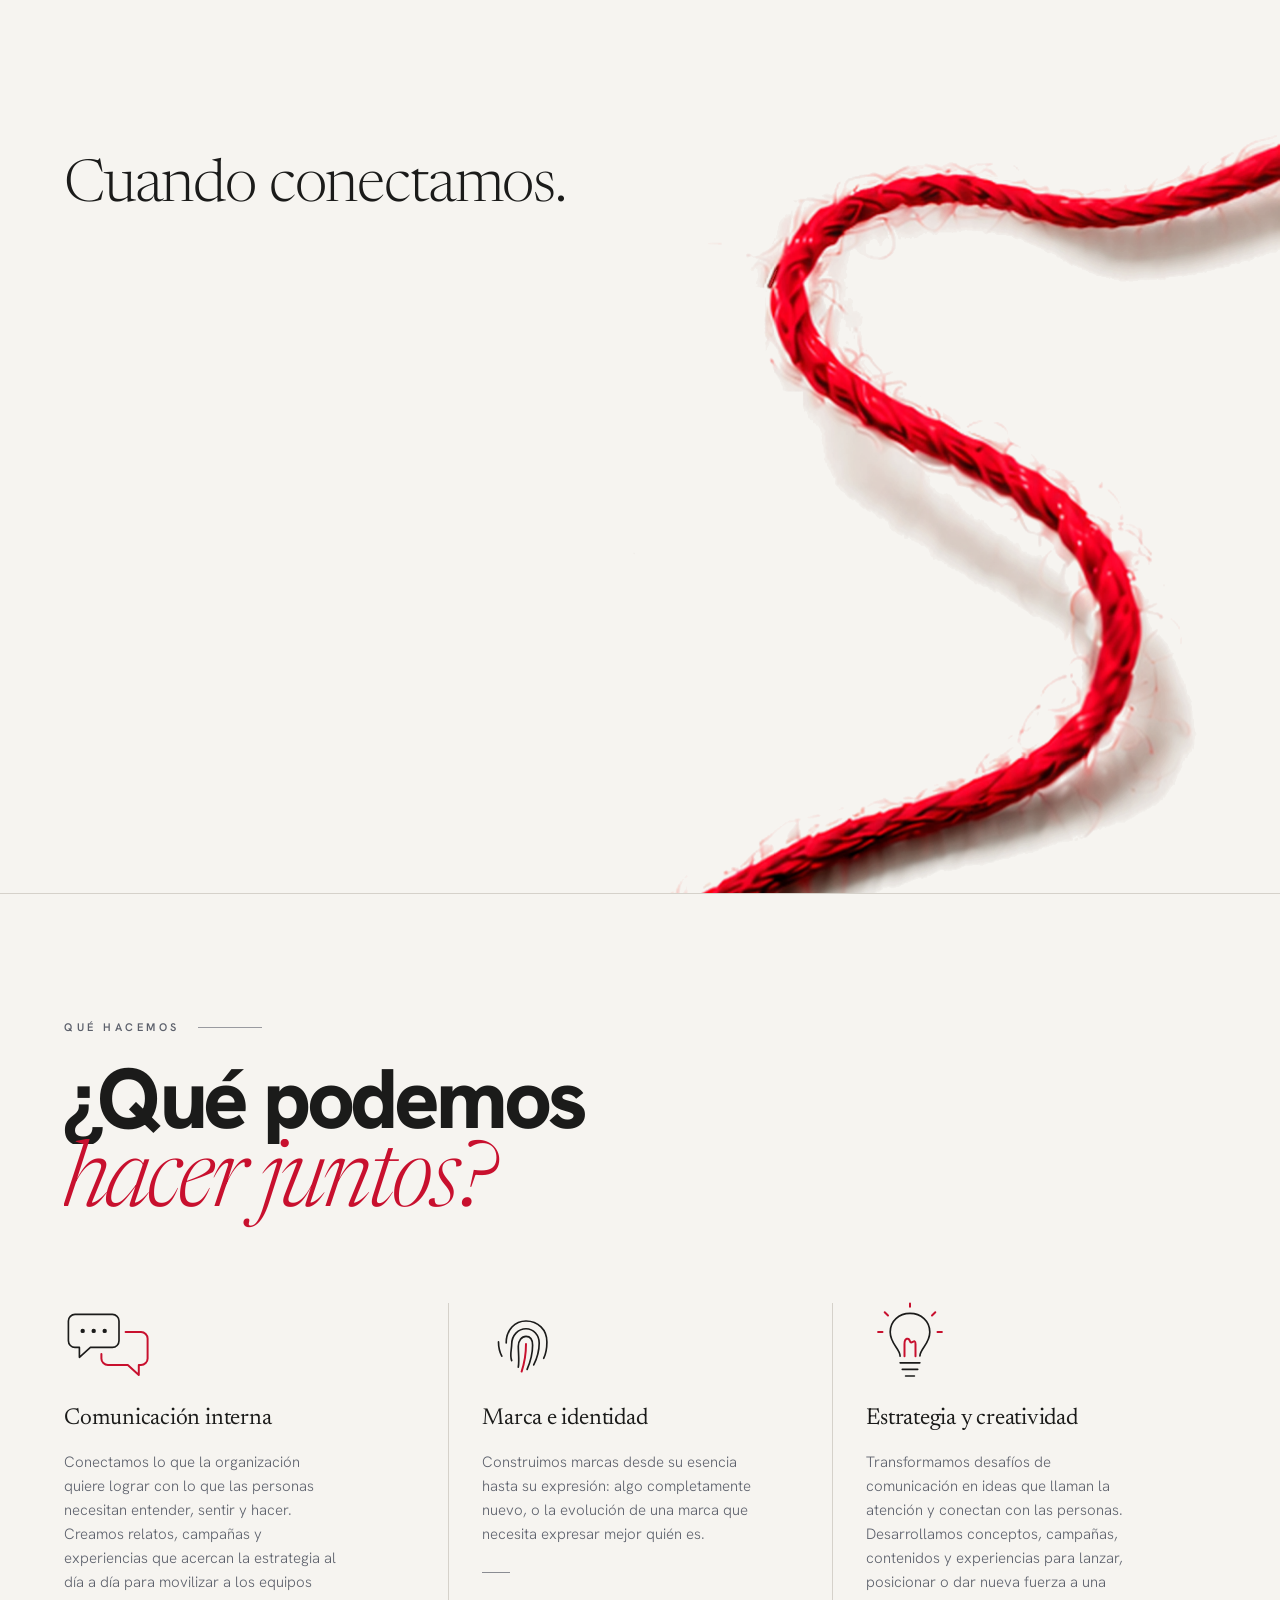
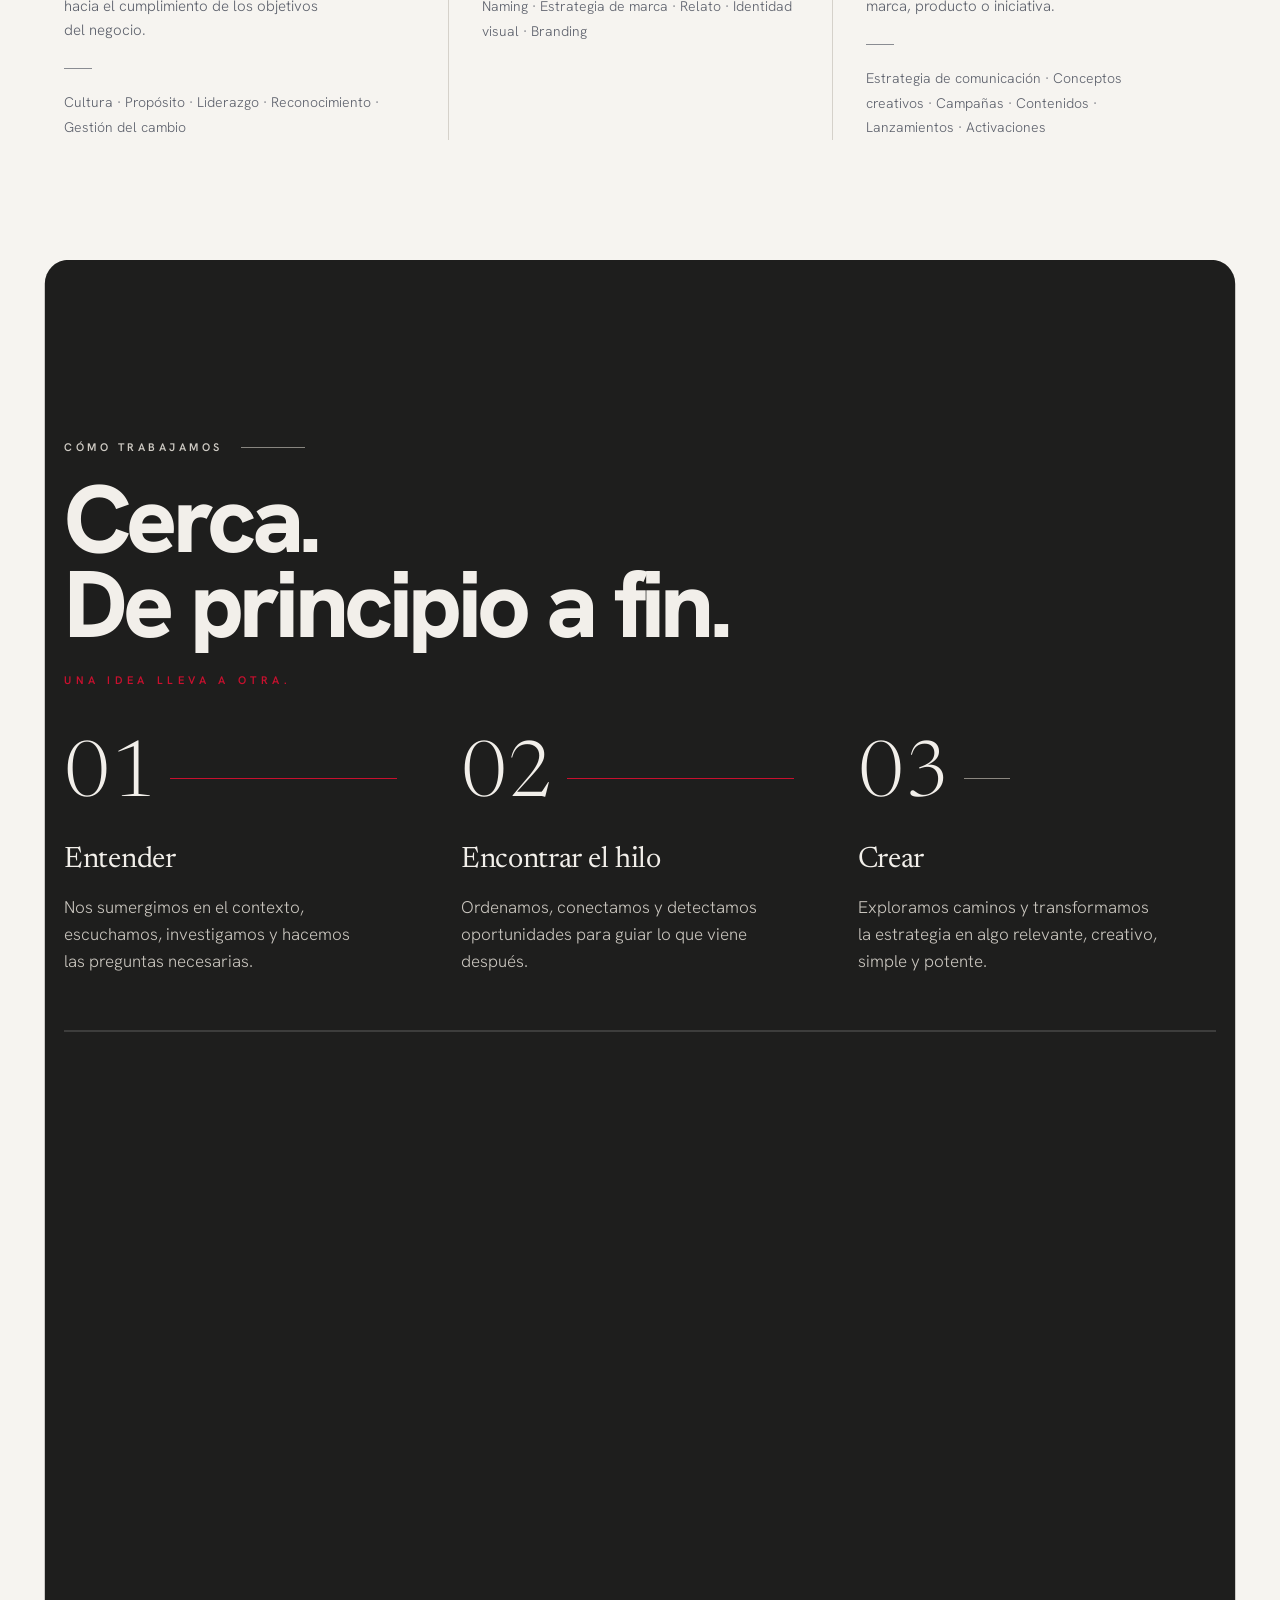
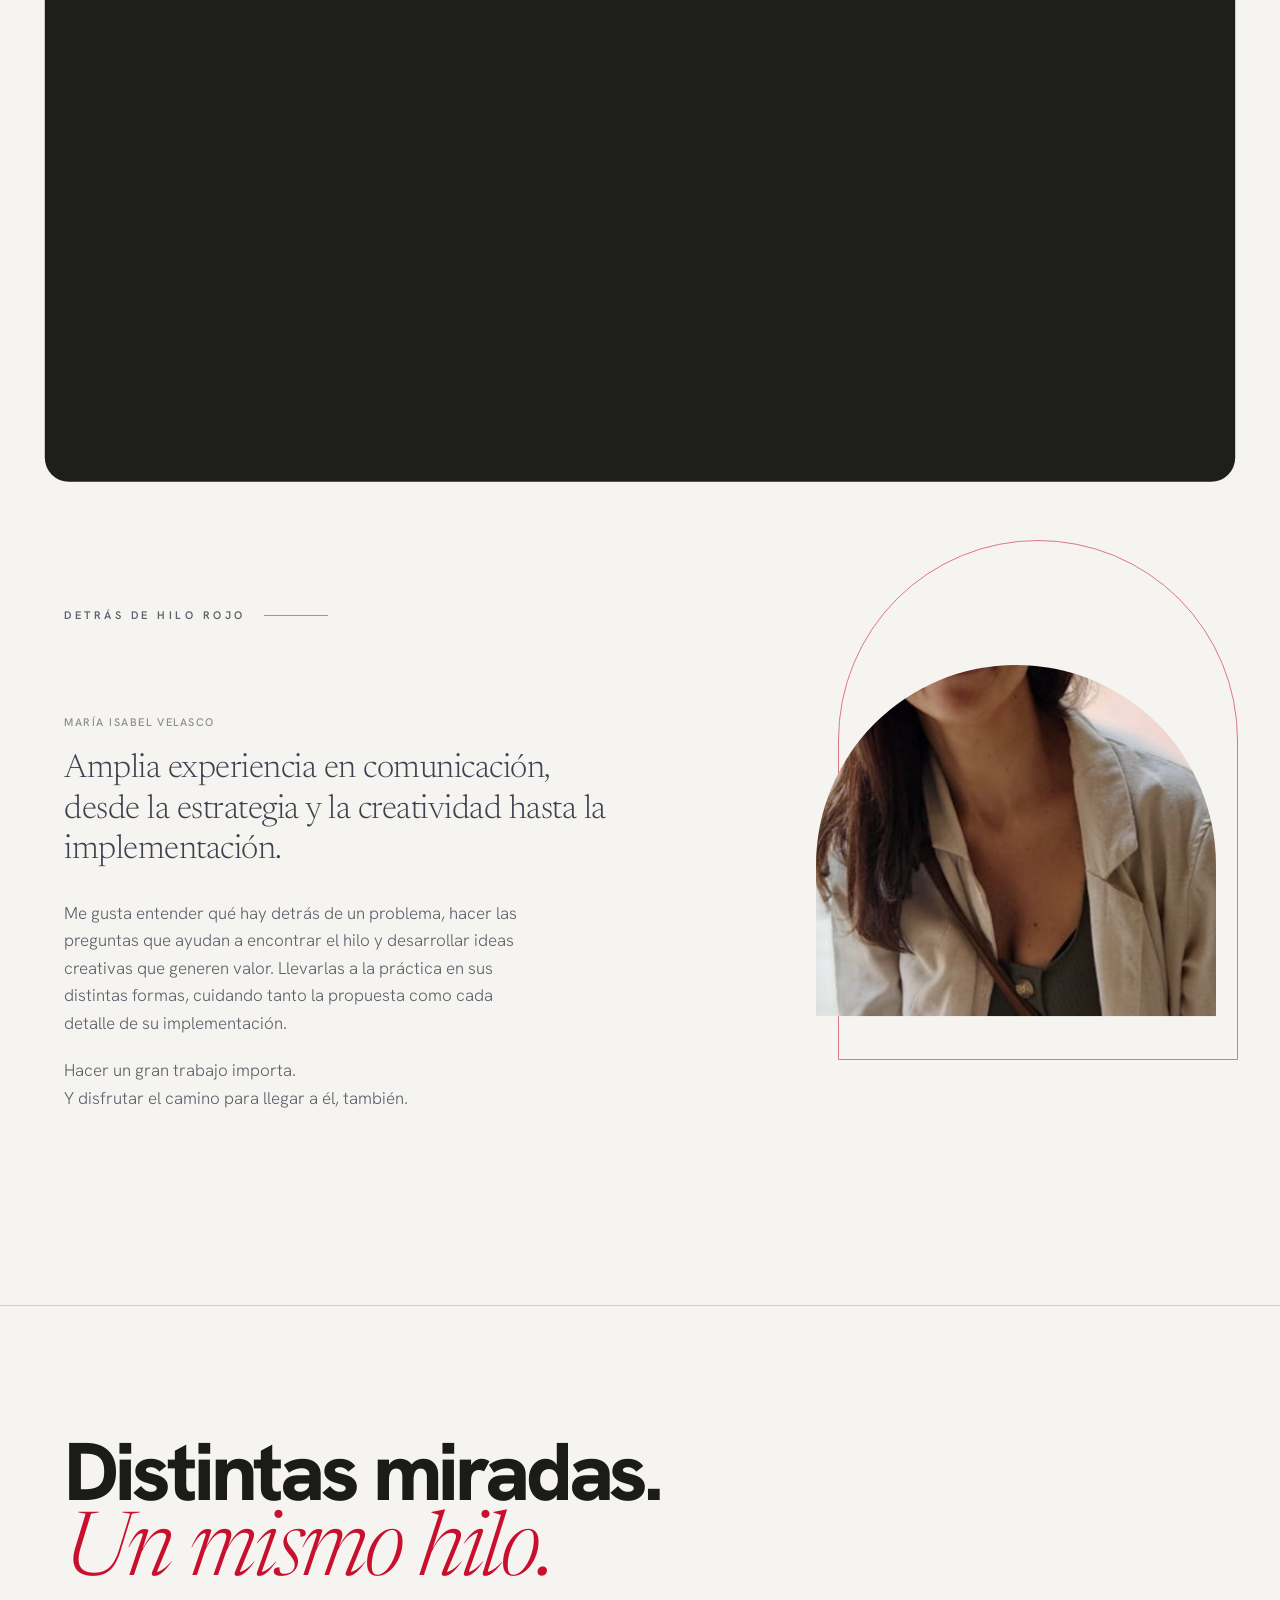
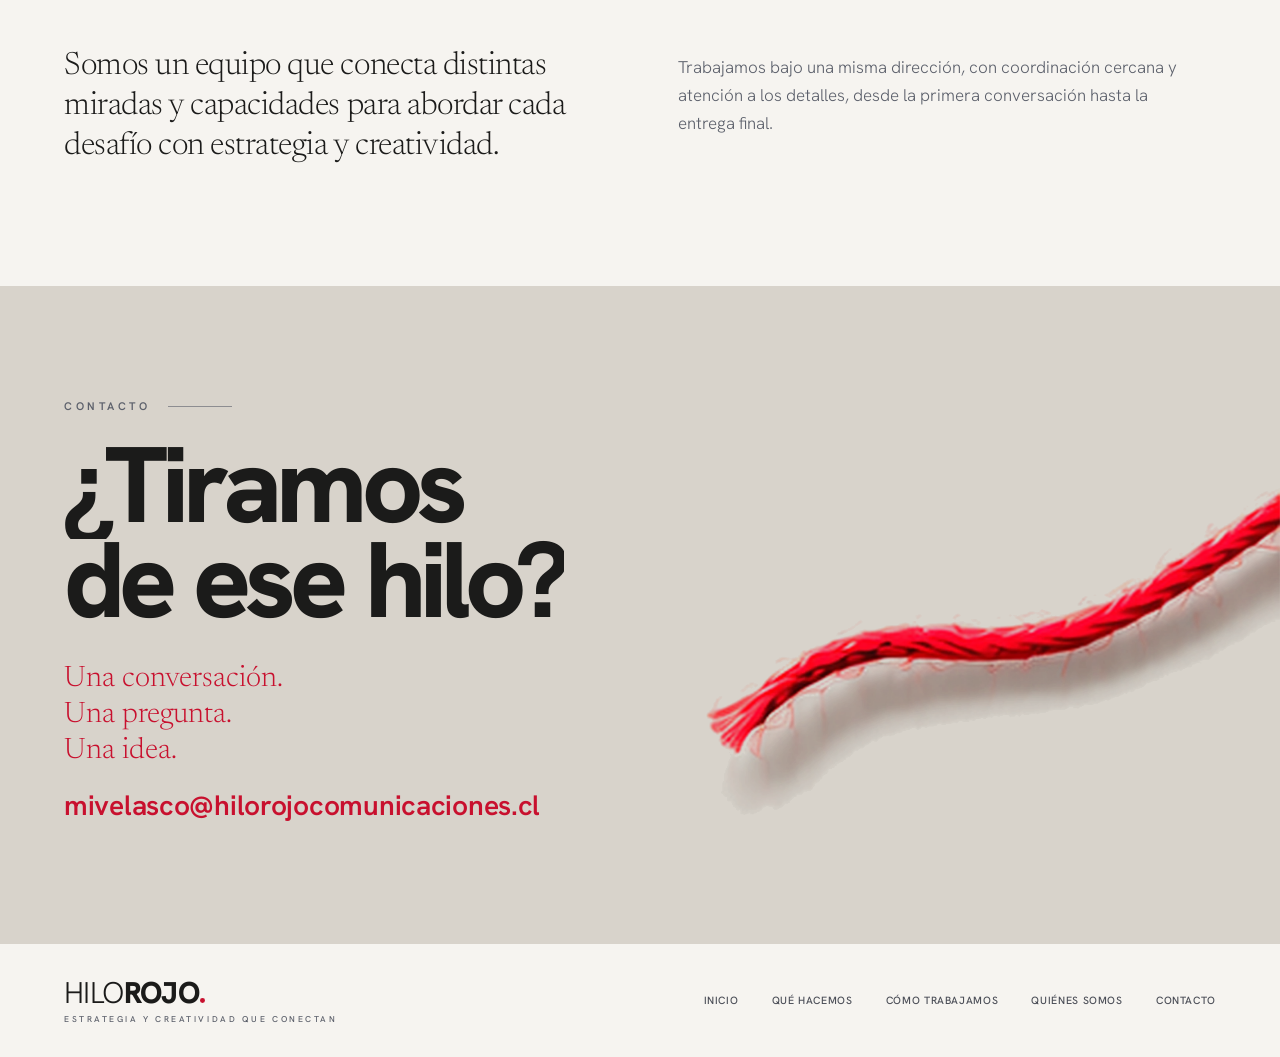
==== index.html @ f0d68179 "Publicar sitio web Hilo Rojo (Propuesta 1) Co-Authored-By: Claude Opus 5.5 <noreply@anthropic.com> C" ====
<!doctype html>
<html lang="es">
<head>
<meta charset="utf-8">
<meta name="viewport" content="width=device-width, initial-scale=1">
<title>Hilo Rojo · Estrategia y creatividad que conectan</title>
<meta name="description" content="Hilo Rojo · Estrategia y creatividad que conectan. Comunicación interna, marca e identidad, estrategia y creatividad.">
<meta property="og:title" content="Hilo Rojo">
<meta property="og:description" content="Hilo Rojo · Estrategia y creatividad que conectan. Comunicación interna, marca e identidad, estrategia y creatividad.">
<meta property="og:type" content="website">
<meta property="og:image" content="img/hilo-inicio.webp">
<meta name="theme-color" content="#F6F4F0">
<link rel="icon" href="img/favicon.svg" type="image/svg+xml">
<link rel="preconnect" href="https://fonts.googleapis.com">
<link rel="preconnect" href="https://fonts.gstatic.com" crossorigin>
<link rel="stylesheet" href="https://fonts.googleapis.com/css2?family=Hanken+Grotesk:wght@300;400;500;600;800;900&amp;family=Newsreader:ital,opsz,wght@0,6..72,300;0,6..72,400;1,6..72,300;1,6..72,400&amp;display=swap">
<link rel="stylesheet" href="css/estilos.css">
</head>
<body>
<div class="hr">

<span id="inicio" class="anc" aria-hidden="true"></span>
<div class="bar">
<header class="wrap top h-tail" data-rv="" data-intro="">
  <a class="logo fd" href="#inicio" data-replay="" aria-label="Hilo Rojo">
    <span class="logo-w">HILO<b>ROJO</b><i>.</i></span>
    <span class="logo-t">Estrategia y creatividad que conectan</span>
  </a>
  <button class="menu-btn fd" type="button" aria-label="Abrir menú" aria-expanded="false"><span class="menu-lbl">Menú</span><span class="menu-ic" aria-hidden="true"></span></button>
  <nav class="nav fd" style="--d: .1s" aria-label="Principal">
    <a class="u cur" href="#inicio">Inicio</a>
    <a class="u" href="#que-hacemos">Qué hacemos</a>
    <a class="u" href="#como-trabajamos">Cómo trabajamos</a>
    <a class="u" href="#quienes-somos">Quiénes somos</a>
    <a class="u" href="#contacto">Contacto</a>
    <a class="btn" data-mag="" href="#contacto">Hablemos <span class="arr" aria-hidden="true"><svg viewBox="0 0 12 12" fill="none" stroke="currentColor" stroke-width="1.4"><path d="M3 9L9 3M4 3h5v5"></path></svg><svg viewBox="0 0 12 12" fill="none" stroke="currentColor" stroke-width="1.4"><path d="M3 9L9 3M4 3h5v5"></path></svg></span></a>
  </nav>
</header>
</div>

<section class="hero">
  <div class="thr-hero" data-rv="" data-intro="" aria-hidden="true">
    <div class="thr-par"><div class="thr-mask"><img class="thr-img" src="img/hilo-inicio.webp" alt=""></div></div>
  </div>
  <div class="wrap">
    <h1 style="margin: 0">
      <span class="h-pre" data-rv="" data-intro=""><span class="ln"><span>Cuando conectamos.</span></span></span>
      <span class="h-main" data-rv="" data-intro="" style="display: block">
        <span class="ln" style="--d: 0s"><span>Las cosas</span></span>
        <span class="ln" style="--d: .14s"><span>empiezan</span></span>
        <span class="ln" style="--d: .62s"><span class="red">a pasar.</span></span>
      </span>
    </h1>
    <div class="h-tag h-tail2" data-rv="" data-intro=""><span class="fd" style="display: block">Estrategia y creatividad que conectan</span></div>
  </div>
</section>

<span id="que-hacemos" class="anc" aria-hidden="true"></span>
<section class="wrap sec">
  <div data-rv="">
    <div class="kick fd">Qué hacemos</div>
    <h2 class="s-h">
      <span class="ln" style="--d: .1s"><span>¿Qué podemos</span></span>
      <span class="ln" style="--d: .24s"><span><em>hacer juntos?</em></span></span>
    </h2>
  </div>
  <div class="cols" data-rv="">
    <article class="col fd" style="--d: 0s">
      <svg class="ic" viewBox="0 0 80 72" aria-hidden="true"><path class="o" pathLength="1" d="M10 10 H44 C47.3 10 50 12.7 50 16 V34 C50 37.3 47.3 40 44 40 H24 L14 49 V40 H10 C6.7 40 4 37.3 4 34 V16 C4 12.7 6.7 10 10 10 Z"></path><circle class="f" cx="17" cy="25" r="2"></circle><circle class="f" cx="27" cy="25" r="2"></circle><circle class="f" cx="37" cy="25" r="2"></circle><path class="t" pathLength="1" d="M56 26 H70 C73.3 26 76 28.7 76 32 V50 C76 53.3 73.3 56 70 56 H68 V65 L58 56 H40 C36.7 56 34 53.3 34 50 V46"></path></svg>
      <h3>Comunicación interna</h3>
      <p>Conectamos lo que la organización quiere lograr con lo que las personas necesitan entender, sentir y hacer. Creamos relatos, campañas y experiencias que acercan la estrategia al día a día para movilizar a los equipos hacia el cumplimiento de los objetivos del negocio.</p>
      <div class="tags">Cultura · Propósito · Liderazgo · Reconocimiento · Gestión del cambio</div>
    </article>
    <article class="col fd" style="--d: .14s">
      <svg class="ic" viewBox="0 0 80 72" aria-hidden="true"><path class="o" pathLength="1" d="M22 36 C22 24 30 16 40 16 C51 16 59 24 59 35 C59 41 58 46 56 50"></path><path class="o" pathLength="1" d="M27 52 C25 47 27 42 27 37 C27 29 33 23 40 23 C47 23 52 29 52 36 C52 43 50 50 47 56"></path><path class="o" pathLength="1" d="M33 58 C34 52 33 45 33 39 C33 34 36 30 40 30 C44 30 46 33 46 38 C46 46 44 53 41 60"></path><path class="o" pathLength="1" d="M18 48 C16 44 15 40 15 35"></path><path class="t" pathLength="1" d="M40 37 C40 46 39 53 36 62"></path></svg>
      <h3>Marca e identidad</h3>
      <p>Construimos marcas desde su esencia hasta su expresión: algo completamente nuevo, o la evolución de una marca que necesita expresar mejor quién es.</p>
      <div class="tags">Naming · Estrategia de marca · Relato · Identidad visual · Branding</div>
    </article>
    <article class="col fd" style="--d: .28s">
      <svg class="ic" viewBox="0 0 80 72" aria-hidden="true"><path class="o" pathLength="1" d="M31 48 C31 41 22 37 22 26 C22 16 30 9 40 9 C50 9 58 16 58 26 C58 37 49 41 49 48"></path><path class="o" pathLength="1" d="M31 54 H49 M33 60 H47 M36 66 H44"></path><path class="t" pathLength="1" d="M35 48 V37 C35 31 39 31 40 34.5 C41 38 45 31 45 37 V48"></path><path class="t" pathLength="1" d="M11 26 H15 M65 26 H69 M17 8 L20 11 M63 8 L60 11 M40 0 V3"></path></svg>
      <h3>Estrategia y creatividad</h3>
      <p>Transformamos desafíos de comunicación en ideas que llaman la atención y conectan con las personas. Desarrollamos conceptos, campañas, contenidos y experiencias para lanzar, posicionar o dar nueva fuerza a una marca, producto o iniciativa.</p>
      <div class="tags">Estrategia de comunicación · Conceptos creativos · Campañas · Contenidos · Lanzamientos · Activaciones</div>
    </article>
  </div>
</section>

<span id="como-trabajamos" class="anc" aria-hidden="true"></span>
<section class="work">
 <div class="pin"><div class="stick">
  <div class="wrap sec">
    <div data-rv="">
      <div class="kick fd">Cómo trabajamos</div>
      <h2 class="w-h">
        <span class="ln" style="--d: .1s"><span>Cerca.</span></span>
        <span class="ln" style="--d: .5s"><span>De principio a fin.</span></span>
      </h2>
      <div class="w-sub fd" style="--d: .9s">Una idea lleva a otra.</div>
    </div>
    <div class="steps" data-rv="">
      <div class="step fd" style="--d: 0s"><div class="st-n">01 <span class="st-rule"></span></div><h4>Entender</h4><p>Nos sumergimos en el contexto, escuchamos, investigamos y hacemos las preguntas necesarias.</p></div>
      <div class="step fd" style="--d: .1s"><div class="st-n">02 <span class="st-rule"></span></div><h4>Encontrar el hilo</h4><p>Ordenamos, conectamos y detectamos oportunidades para guiar lo que viene después.</p></div>
      <div class="step fd" style="--d: .2s"><div class="st-n">03 <span class="st-rule"></span></div><h4>Crear</h4><p>Exploramos caminos y transformamos la estrategia en algo relevante, creativo, simple y potente.</p></div>
      <div class="step fd" style="--d: .3s"><div class="st-n">04 <span class="st-rule"></span></div><h4>Hacer</h4><p>Diseñamos, escribimos, producimos y coordinamos para hacer realidad lo que imaginamos.</p></div>
      <div class="step fd" style="--d: .4s"><div class="st-n">05 <span class="st-rule"></span></div><h4>Acompañar</h4><p>Seguimos cerca durante la implementación, hasta que la idea se traduzca en impacto.</p></div>
    </div>
    <div class="prog" aria-hidden="true"><span></span></div>
  </div>
 </div></div>
</section>

<span id="quienes-somos" class="anc" aria-hidden="true"></span>
<section class="wrap sec">
  <div class="kick">Detrás de Hilo Rojo</div>
  <div class="about">
    <div data-rv="">
      <p class="name fd">María Isabel Velasco</p>
      <p class="ab-lead">
        <span class="ln" style="--d: .08s"><span>Amplia experiencia en comunicación,</span></span>
        <span class="ln" style="--d: .2s"><span>desde la estrategia y la creatividad hasta la implementación.</span></span>
      </p>
      <p class="ab-p fd" style="--d: .45s">Me gusta entender qué hay detrás de un problema, hacer las preguntas que ayudan a encontrar el hilo y desarrollar ideas creativas que generen valor. Llevarlas a la práctica en sus distintas formas, cuidando tanto la propuesta como cada detalle de su implementación.</p>
      <p class="ab-p fd" style="--d: .6s">Hacer un gran trabajo importa.<br>Y disfrutar el camino para llegar a él, también.</p>
    </div>
    <figure class="photo" data-rv="" style="margin: 0">
      <div class="ph-in"><img src="img/maria-isabel-velasco.jpg" alt="María Isabel Velasco"></div>
    </figure>
  </div>
</section>

<section class="red-sec">
  <div class="wrap sec red-g">
    <h2 class="red-h" data-rv="">
      <span class="ln" style="--d: 0s"><span>Distintas miradas.</span></span>
      <span class="ln" style="--d: .18s"><span><em>Un mismo hilo.</em></span></span>
    </h2>
    <div class="red-txt" data-rv="">
      <p class="team-st" data-words=""><span class="w">Somos</span> <span class="w">un</span> <span class="w">equipo</span> <span class="w">que</span> <span class="w">conecta</span> <span class="w">distintas</span> <span class="w">miradas</span> <span class="w">y</span> <span class="w">capacidades</span> <span class="w">para</span> <span class="w">abordar</span> <span class="w">cada</span> <span class="w">desafío</span> <span class="w">con</span> <span class="w">estrategia</span> <span class="w">y</span> <span class="w">creatividad.</span></p>
      <p class="red-p fd" style="--d: .3s;margin-top:.5em">Trabajamos bajo una misma dirección, con coordinación cercana y atención a los detalles, desde la primera conversación hasta la entrega final.</p>
    </div>
  </div>
</section>

<span id="contacto" class="anc" aria-hidden="true"></span>
<section class="contact">
  <div class="thr-close" data-rv="">
    <div class="thr-reach" style="--d: 1.5s">
      <a class="tug" href="mailto:mivelasco@hilorojocomunicaciones.cl" aria-label="Tirar del hilo: escribir a mivelasco@hilorojocomunicaciones.cl" draggable="false"><img src="img/hilo-contacto.webp" alt="" draggable="false"></a>
    </div>
  </div>
  <div class="wrap c-pad">
    <div data-rv="">
      <div class="kick fd">Contacto</div>
      <h2 class="c-title">
        <span class="ln" style="--d: .1s"><span>¿Tiramos</span></span>
        <span class="ln" style="--d: .26s"><span>de ese hilo?</span></span>
      </h2>
      <div class="c-lines">
        <span class="ln" style="--d: .75s"><span>Una conversación.</span></span>
        <span class="ln" style="--d: .95s"><span>Una pregunta.</span></span>
        <span class="ln" style="--d: 1.15s"><span>Una idea.</span></span>
      </div>
      <a class="c-mail u fd" data-mag="" style="--d: 1.4s" href="mailto:mivelasco@hilorojocomunicaciones.cl">mivelasco@hilorojocomunicaciones.cl</a>
    </div>
  </div>
</section>

<footer class="wrap foot">
  <a class="logo" href="#inicio" data-replay="" aria-label="Hilo Rojo">
    <span class="logo-w">HILO<b>ROJO</b><i>.</i></span>
    <span class="logo-t">Estrategia y creatividad que conectan</span>
  </a>
  <nav class="nav" aria-label="Pie de página">
    <a class="u" href="#inicio">Inicio</a>
    <a class="u" href="#que-hacemos">Qué hacemos</a>
    <a class="u" href="#como-trabajamos">Cómo trabajamos</a>
    <a class="u" href="#quienes-somos">Quiénes somos</a>
    <a class="u" href="#contacto">Contacto</a>
  </nav>
</footer>
<div class="cx" aria-hidden="true"><span></span></div>
</div>
<script src="js/sitio.js"></script>
</body>
</html>
---- css/estilos.css ----
body{margin:0;background:#F6F4F0}
.hr{--bg:#F6F4F0;--ink:#1B1B1A;--gray:#5C606B;--mute:#8A8C92;--line:#D5D1CA;--red:#C8102E;--redd:#A10C24;--sand:#D8D3CB;--night:#1E1E1D;
  --ease:cubic-bezier(.19,.8,.22,1);--sans:'Hanken Grotesk',ui-sans-serif,sans-serif;--serif:'Newsreader',Georgia,serif;
  background:var(--bg);color:var(--ink);font-family:var(--sans);font-weight:300;-webkit-font-smoothing:antialiased;overflow-x:clip}
.hr *{box-sizing:border-box}
.hr a{color:inherit;text-decoration:none}
.wrap{max-width:1360px;margin:0 auto;padding:0 clamp(20px,5vw,72px)}
.kick{font:600 11px/1 var(--sans);letter-spacing:.32em;text-transform:uppercase;color:var(--gray);display:flex;align-items:center;gap:18px}
.kick::after{content:"";width:64px;height:1px;background:currentColor;opacity:.6}

/* ---------- reveal system ---------- */
.ln{display:block;overflow:hidden;padding-bottom:.06em;margin-bottom:-.06em}
.ln>span{display:block}
.armed [data-rv]:not(.in) .ln>span{transform:translate3d(0,112%,0)}
.armed [data-rv]:not(.in) .fd{opacity:0;transform:translate3d(0,16px,0)}
.go .ln>span{transition:transform 1.15s var(--ease) var(--d,0s)}
.go .fd{transition:opacity .9s ease var(--d,0s),transform 1.2s var(--ease) var(--d,0s)}

/* ---------- header ---------- */
.anc{display:block;height:0;width:0;overflow:hidden;scroll-margin-top:76px}
.bar{position:sticky;top:0;z-index:40;transition:background-color .5s ease,box-shadow .5s ease,-webkit-backdrop-filter .5s,backdrop-filter .5s}
.bar.sc{background:rgba(246,244,240,.84);-webkit-backdrop-filter:blur(14px) saturate(1.2);backdrop-filter:blur(14px) saturate(1.2);box-shadow:0 1px 0 rgba(27,27,26,.08)}
.top{display:flex;align-items:center;justify-content:space-between;gap:24px;flex-wrap:wrap;padding-top:26px;padding-bottom:22px;position:relative;transition:padding .5s var(--ease)}
.bar.sc .top{padding-top:14px;padding-bottom:12px}
.bar .logo-t{transition:opacity .4s ease,max-height .5s var(--ease);max-height:12px;overflow:hidden}
.bar.sc .logo-t{opacity:0;max-height:0}
.bar .logo{transition:gap .5s var(--ease)}
.bar.sc .logo{gap:0}
.logo{display:inline-flex;flex-direction:column;gap:7px}
.logo-w{font:300 30px/1 var(--sans);letter-spacing:-.02em}
.logo-w b{font-weight:800}
.logo-w i{display:inline-block;position:relative;top:.008em;width:.166em;height:.166em;margin:0 .037em;border-radius:50%;background:var(--red);color:transparent;overflow:hidden;font-style:normal}
.logo-t{font:500 8.5px/1 var(--sans);letter-spacing:.3em;text-transform:uppercase;color:var(--gray)}
.nav{display:flex;align-items:center;gap:clamp(16px,2.6vw,40px);flex-wrap:wrap}
.nav a.u{font:500 10.5px/1 var(--sans);letter-spacing:.06em;text-transform:uppercase;color:#4B4E57;padding:8px 0}
.nav a.cur{color:var(--red)}
.u{background-image:linear-gradient(var(--red),var(--red));background-repeat:no-repeat;background-size:0% 1px;background-position:100% 100%;transition:background-size .55s var(--ease),color .3s}
.u:hover,.u:focus-visible{background-size:100% 1px;background-position:0 100%;color:var(--ink)}
.nav a.cur{background-size:100% 1px}
.btn{display:inline-flex;align-items:center;gap:12px;background:var(--red);color:#fff!important;font:500 14px/1 var(--sans);padding:15px 22px;min-height:46px;transition:background .4s ease}
.btn:hover,.btn:focus-visible{background:var(--redd)}
.arr{position:relative;width:12px;height:12px;overflow:hidden;display:inline-block}
.arr svg{position:absolute;inset:0;transition:transform .5s var(--ease)}
.arr svg+svg{transform:translate(-120%,120%)}
.btn:hover .arr svg:first-child,.btn:focus-visible .arr svg:first-child{transform:translate(120%,-120%)}
.btn:hover .arr svg+svg,.btn:focus-visible .arr svg+svg{transform:translate(0,0)}

/* ---------- hero ---------- */
.hero{position:relative;min-height:clamp(620px,calc(100vh - 100px),900px);border-bottom:1px solid var(--line);overflow:hidden}
.hero .wrap{position:relative;z-index:2;padding-top:clamp(40px,7vh,80px);padding-bottom:64px}
.h-pre{display:block;font:300 clamp(34px,4.6vw,68px)/1.05 var(--serif);letter-spacing:-.02em;margin:0 0 6px}
.h-main{font:800 clamp(58px,9.4vw,150px)/.88 var(--sans);letter-spacing:-.055em;margin:0}
.h-main .red{color:var(--red)}
.h-tag{margin-top:clamp(28px,4vw,46px);font:600 11px/1 var(--sans);letter-spacing:.42em;text-transform:uppercase;color:var(--gray)}
.thr-hero{position:absolute;right:0;bottom:-2%;height:99%;aspect-ratio:1059/1257;z-index:1;pointer-events:none}
.thr-par{width:100%;height:100%;transform:translate3d(calc(var(--mx,0)*-16px),calc(var(--my,0)*-12px + var(--sp,0)*-90px),0) rotate(calc(var(--sp,0)*-3deg));transform-origin:100% 0;transition:transform 1s cubic-bezier(.2,.7,.2,1)}
.thr-mask{width:100%;height:100%;-webkit-mask-image:linear-gradient(180deg,#000 42%,transparent 58%);mask-image:linear-gradient(180deg,#000 42%,transparent 58%);-webkit-mask-size:100% 260%;mask-size:100% 260%;-webkit-mask-repeat:no-repeat;mask-repeat:no-repeat;-webkit-mask-position:0 0;mask-position:0 0;transform-origin:100% 0}
.armed .thr-hero:not(.in) .thr-mask{-webkit-mask-position:0 100%;mask-position:0 100%;transform:translate3d(28px,-22px,0) rotate(2deg)}
.go .thr-mask{transition:-webkit-mask-position 1.9s cubic-bezier(.62,.04,.3,1),mask-position 1.9s cubic-bezier(.62,.04,.3,1),transform 2.6s var(--ease)}
.thr-img{display:block;width:100%;height:100%;transform-origin:100% 0;animation:breathe 12s ease-in-out infinite;will-change:transform}
@keyframes breathe{0%,100%{transform:translate3d(0,0,0) rotate(0) skewX(0) scale(1)}33%{transform:translate3d(-8px,7px,0) rotate(-.9deg) skewX(.7deg) scale(1.012)}66%{transform:translate3d(5px,11px,0) rotate(.6deg) skewX(-.5deg) scale(1.006)}}

/* ---------- qué hacemos ---------- */
.sec{padding-top:clamp(72px,10vw,128px);padding-bottom:clamp(72px,10vw,120px)}
.s-h{font:800 clamp(46px,6.6vw,104px)/.92 var(--sans);letter-spacing:-.05em;margin:28px 0 0}
.s-h em{font:italic 300 1.08em/.9 var(--serif);letter-spacing:-.035em;color:var(--red)}
.cols{display:grid;grid-template-columns:repeat(3,minmax(0,1fr));margin-top:clamp(48px,6vw,80px)}
.col{padding:0 clamp(18px,2.6vw,40px);border-left:1px solid var(--line)}
.col:first-child{padding-left:0;border-left:0}
.ic{display:block;width:88px;height:80px;overflow:visible}
.ic .o,.ic .t{fill:none;stroke-linecap:round;stroke-linejoin:round;stroke-dasharray:1 1;stroke-dashoffset:0}
.ic .o{stroke:var(--ink);stroke-width:1.5}
.ic .t{stroke:var(--red);stroke-width:1.8}
.ic .f{fill:var(--ink)}
.armed .cols:not(.in) .ic .o,.armed .cols:not(.in) .ic .t{stroke-dashoffset:1}
.armed .cols:not(.in) .ic .f{opacity:0}
.go .ic .o{transition:stroke-dashoffset 1.6s cubic-bezier(.62,.04,.3,1) calc(var(--d,0s) + .2s)}
.go .ic .t{transition:stroke-dashoffset 1.4s cubic-bezier(.62,.04,.3,1) calc(var(--d,0s) + .9s)}
.go .ic .f{transition:opacity .6s ease calc(var(--d,0s) + 1.3s)}
.col:hover .ic .t{animation:redraw 1.3s cubic-bezier(.62,.04,.3,1)}
@keyframes redraw{0%{stroke-dashoffset:1}100%{stroke-dashoffset:0}}
.col h3{font:400 clamp(21px,1.8vw,26px)/1.2 var(--serif);margin:22px 0 18px;letter-spacing:-.01em}
.col p{font:300 15px/1.6 var(--sans);color:var(--gray);margin:0;max-width:34ch}
.tags{margin-top:26px;padding-top:22px;position:relative;font:300 14px/1.75 var(--sans);color:var(--gray)}
.tags::before{content:"";position:absolute;top:0;left:0;width:28px;height:1px;background:var(--mute)}

/* ---------- cómo trabajamos ---------- */
.work{background:var(--night);color:#F2EFEA;clip-path:inset(0 calc((1 - var(--open,1)) * 3.5vw) round calc((1 - var(--open,1)) * 24px))}
.work .kick{color:#CFCBC4}
.w-h{font:800 clamp(52px,7.4vw,118px)/.9 var(--sans);letter-spacing:-.05em;margin:24px 0 0}
.w-sub{margin-top:28px;font:600 11px/1 var(--sans);letter-spacing:.42em;color:var(--red);text-transform:uppercase}
.steps{display:grid;grid-template-columns:repeat(5,minmax(0,1fr));gap:clamp(18px,2vw,32px);margin-top:clamp(48px,6vw,76px)}
.step{transition:opacity .5s ease}
.st-n{display:flex;align-items:center;gap:14px;font:300 32px/1 var(--serif)}
.st-rule{height:1px;width:46px;background:#8B8780;transition:width .8s var(--ease),background .4s ease}
.step h4{font:400 21px/1.2 var(--serif);margin:18px 0 14px;letter-spacing:-.01em}
.step p{font:300 14.5px/1.6 var(--sans);color:#C9C5BE;margin:0}
.steps:hover .step{opacity:.32}
.steps .step:hover{opacity:1}
.steps .step:hover+.step{opacity:.72}
.step:hover .st-rule{width:calc(100% - 52px);background:var(--red)}

/* ---------- detrás ---------- */
.about{display:grid;grid-template-columns:minmax(0,1.5fr) minmax(0,1fr);gap:clamp(32px,6vw,96px);align-items:center;margin-top:44px}
.name{font:500 11px/1 var(--sans);letter-spacing:.14em;text-transform:uppercase;color:var(--mute);margin:0 0 22px}
.ab-lead{font:300 clamp(26px,2.6vw,36px)/1.22 var(--serif);color:#3E4250;letter-spacing:-.015em;margin:0 0 28px}
.ab-p{font:300 17px/1.62 var(--sans);color:var(--gray);margin:0 0 20px;max-width:46ch}
.photo{justify-self:end;width:min(100%,400px);position:relative;margin-top:-40px}
.photo::before{content:"";position:absolute;inset:0;border:1px solid var(--red);border-radius:999px 999px 0 0;transform:translate3d(22px,22px,0) translate3d(0,var(--ry,0px),0);opacity:.55;pointer-events:none}
.ph-in{aspect-ratio:4/5.2;overflow:hidden;border-radius:999px 999px 0 0;clip-path:inset(0 0 0 0);position:relative;z-index:1}
.armed .photo:not(.in) .ph-in{clip-path:inset(100% 0 0 0)}
.go .ph-in{transition:clip-path 1.5s cubic-bezier(.62,.04,.3,1) .1s}
.ph-in img{display:block;width:100%;height:116%;object-fit:cover;object-position:42% 18%;transform:translate3d(0,var(--py,-6%),0) scale(1.04);transition:filter 2.4s ease .6s}
.armed .photo:not(.in) .ph-in img{filter:grayscale(1) contrast(1.05)}
.photo:hover .ph-in img{filter:none}

/* ---------- red ---------- */
.red-sec{border-top:1px solid var(--line)}
.red-g{display:grid;grid-template-columns:minmax(0,1fr) minmax(0,1fr);column-gap:clamp(32px,6vw,96px);row-gap:clamp(36px,4vw,56px);align-items:start}
.red-g>.red-h{grid-column:1/-1}
.red-g>.red-txt{grid-column:1/-1;display:grid;grid-template-columns:minmax(0,1fr) minmax(0,1fr);column-gap:clamp(32px,6vw,96px);row-gap:24px;align-items:start}
@media (max-width:820px){.red-g>.red-txt{grid-template-columns:minmax(0,1fr)}}
.red-h{font:800 clamp(46px,6.4vw,104px)/.92 var(--sans);letter-spacing:-.05em;margin:0}
.red-h em{font:italic 300 1.08em/.9 var(--serif);color:var(--red);letter-spacing:-.035em}
.red-p{font:300 17px/1.62 var(--sans);color:var(--gray);margin:0 0 18px;max-width:50ch}

/* ---------- contacto ---------- */
.contact{background:var(--sand);position:relative;overflow:hidden}
.contact .wrap{position:relative;z-index:2}
.c-title{font:800 clamp(56px,8.4vw,136px)/.88 var(--sans);letter-spacing:-.055em;margin:26px 0 0;display:inline-block;cursor:default}
.c-lines{margin-top:30px;font:300 clamp(24px,2.3vw,32px)/1.22 var(--serif);color:var(--red)}
.c-mail{display:inline-block;margin-top:18px;font:600 clamp(22px,2.2vw,30px)/1.3 var(--sans);color:var(--red)!important;letter-spacing:-.01em;padding-bottom:4px;background-size:0% 2px}
.c-mail:hover,.c-mail:focus-visible{background-size:100% 2px;color:var(--red)!important}
.thr-close{position:absolute;right:0;top:clamp(110px,15vw,210px);width:min(52vw,760px);aspect-ratio:879/474;z-index:3}
.armed .thr-close:not(.in) .thr-reach{transform:translate3d(55%,0,0)}
.thr-reach{width:100%;height:100%;transform-origin:100% 10%;transition:transform 1.6s var(--ease) var(--d,0s)}
.contact:has(.c-title:hover) .thr-reach,.contact:has(.c-mail:hover) .thr-reach,.contact:has(.c-mail:focus-visible) .thr-reach{transform:translate3d(-58px,0,0) rotate(1.1deg);transition-duration:1.2s;transition-delay:0s}
.tug{display:block;width:100%;height:100%;transform-origin:100% 10%;cursor:grab;touch-action:none;-webkit-tap-highlight-color:transparent}
.tug.grabbing{cursor:grabbing}
.tug img{display:block;width:100%;height:100%;transform-origin:100% 10%;animation:sway 6.5s ease-in-out infinite alternate;will-change:transform;pointer-events:none;-webkit-user-drag:none;user-select:none}
@keyframes sway{0%{transform:rotate(-1.3deg) skewX(.6deg)}100%{transform:rotate(1.4deg) translate3d(-8px,0,0) skewX(-.6deg)}}
.c-pad{padding-top:clamp(72px,9vw,120px);padding-bottom:clamp(72px,9vw,120px)}

/* ---------- footer ---------- */
.foot{display:flex;align-items:center;justify-content:space-between;gap:24px;flex-wrap:wrap;padding-top:34px;padding-bottom:34px}

/* ---------- horizontal: cómo trabajamos ---------- */
.hz .pin{height:var(--pinH,260vh)}
.hz .stick{position:sticky;top:0;height:100vh;display:flex;flex-direction:column;justify-content:center;overflow:hidden;padding:clamp(80px,11vh,110px) 0 clamp(32px,5vh,64px)}
.hz .work .sec{padding-top:0;padding-bottom:0;max-width:none;padding-left:0;padding-right:0;width:100%;min-width:0;overflow:visible}
.hz .work .sec>[data-rv]:not(.steps){max-width:1360px;margin:0 auto;padding:0 clamp(20px,5vw,72px)}
.hz .prog{margin-left:clamp(20px,5vw,72px);margin-right:clamp(20px,5vw,72px)}
.hz .steps{display:flex;gap:0;width:max-content;margin-top:clamp(36px,6vh,72px);padding-left:max(clamp(20px,5vw,72px),calc((100vw - 1360px) / 2 + 72px));padding-right:12vw;transform:translate3d(var(--tx,0px),0,0);will-change:transform}
.hz .step{width:clamp(320px,31vw,480px);padding-right:clamp(40px,5vw,80px)}
.hz .st-n{font-size:clamp(64px,6vw,96px)}
.hz .step h4{font-size:clamp(26px,2.3vw,34px);margin:26px 0 16px}
.hz .step p{font-size:17px;max-width:30ch}
.prog{display:none;height:2px;background:rgba(255,255,255,.14);margin-top:clamp(36px,6vh,64px);position:relative}
.prog span{position:absolute;inset:0;background:var(--red);transform-origin:0 50%;transform:scaleX(var(--pp,0))}
.hz .prog{display:block}
.hz .step{opacity:.3;transition:opacity .8s ease}
.hz .step.on{opacity:1}
.hz .step.on .st-rule{width:calc(100% - 52px);background:var(--red)}

/* ---------- equipo: palabras que se encienden ---------- */
.team-st{font:300 clamp(26px,2.5vw,38px)/1.25 var(--serif);letter-spacing:-.015em;color:var(--ink);margin:0}
.armed .team-st .w{opacity:.14;transition:opacity .45s ease}
.armed .team-st .w.on{opacity:1}

/* ---------- cursor: la punta del hilo ---------- */
.cx{position:fixed;left:0;top:0;width:0;height:0;pointer-events:none;z-index:60;display:none;opacity:0;transition:opacity .3s}
.has-cur .cx{display:block}
.has-cur .cx.vis{opacity:1}
.has-cur,.has-cur a,.has-cur button{cursor:none!important}
.cx span{position:absolute;left:-5px;top:-5px;width:10px;height:10px;border-radius:50%;background:var(--red);border:1px solid var(--red);transition:width .45s var(--ease),height .45s var(--ease),left .45s var(--ease),top .45s var(--ease),background-color .35s ease}
.cx.big span{width:58px;height:58px;left:-29px;top:-29px;background-color:rgba(200,16,46,0)}
.cx.grab span{width:26px;height:26px;left:-13px;top:-13px}
[data-mag]{display:inline-flex;transition:transform .6s var(--ease)}
.c-mail[data-mag]{display:inline-block}

/* ---------- reduced / still ---------- */
.still .thr-img,.still .tug img{animation:none}
.still .thr-par,.still .thr-reach{transition:none}

/* ---------- mobile ---------- */
.menu-btn{display:none}
@media (max-width:820px){
  .top{flex-wrap:nowrap;padding-top:14px;padding-bottom:12px}
  .bar.sc .top{padding-top:10px;padding-bottom:10px}
  .logo-w{font-size:24px}
  .logo-t{font-size:7.5px;letter-spacing:.24em}
  .menu-btn{display:inline-flex;align-items:center;justify-content:center;gap:10px;min-width:44px;min-height:44px;margin-right:-10px;padding:0 10px;background:none;border:0;color:var(--ink);font:500 11px/1 var(--sans);letter-spacing:.14em;text-transform:uppercase;cursor:pointer;-webkit-tap-highlight-color:transparent;position:relative;z-index:2}
  .menu-ic{position:relative;width:22px;height:12px;display:inline-block}
  .menu-ic::before,.menu-ic::after{content:"";position:absolute;left:0;right:0;height:1.5px;background:currentColor;transition:transform .5s var(--ease),top .5s var(--ease)}
  .menu-ic::before{top:2px}.menu-ic::after{top:9px}
  .bar.open .menu-ic::before{top:5.5px;transform:rotate(45deg)}
  .bar.open .menu-ic::after{top:5.5px;transform:rotate(-45deg)}
  .bar .nav{position:fixed;left:0;right:0;top:0;height:100vh;height:100dvh;display:flex;flex-direction:column;align-items:flex-start;justify-content:center;gap:4px;padding:96px 24px 40px;background:var(--bg);opacity:0;visibility:hidden;transform:translate3d(0,-12px,0);transition:opacity .45s ease,transform .6s var(--ease),visibility 0s linear .6s;z-index:1}
  .bar.open{background:var(--bg)!important;-webkit-backdrop-filter:none!important;backdrop-filter:none!important;box-shadow:none!important}
  .bar.open .nav{opacity:1;visibility:visible;transform:none;transition:opacity .45s ease,transform .6s var(--ease),visibility 0s}
  .bar .nav a.u{font:300 clamp(32px,9vw,42px)/1.15 var(--serif);letter-spacing:-.015em;text-transform:none;color:var(--ink);padding:6px 0;background-size:0 0}
  .bar .nav a.cur{color:var(--red)}
  .bar .logo{position:relative;z-index:2}
  .bar .nav .btn{display:inline-flex;margin-top:28px}
  .foot .nav{gap:8px 20px}
  .foot .nav a.u{padding:10px 0}
  .hero{min-height:0}
  .hero .wrap{padding-top:28px;padding-bottom:min(98vw,560px)}
  .h-tag{letter-spacing:.2em;line-height:1.6;font-size:10px}
  .thr-hero{height:auto;width:min(86vw,520px)}
  .cols{grid-template-columns:minmax(0,1fr);gap:56px}
  .col{padding:0;border-left:0}
  .col p{max-width:none}
  .steps{grid-template-columns:repeat(2,minmax(0,1fr));row-gap:40px}
  .about,.red-g{grid-template-columns:minmax(0,1fr)}
  .about{gap:56px}
  .ab-lead .ln,.ab-lead .ln>span{display:inline!important;transform:none!important}
  .ab-lead{font-size:clamp(24px,6.6vw,30px)}
  .photo{justify-self:start;width:min(82%,320px);margin-top:0}
  .photo::before{transform:translate3d(14px,14px,0)}
  .red-p{max-width:none}
  .c-title{font-size:clamp(46px,13.5vw,72px)}
  .thr-close{top:auto;bottom:6px;right:-4vw;width:118vw;max-width:none}
  .c-pad{padding-bottom:calc(64vw + 24px)}
}
@media (max-width:480px){.steps{grid-template-columns:minmax(0,1fr)}.w-h{font-size:clamp(44px,12.5vw,60px)}.s-h{font-size:clamp(42px,11.5vw,56px)}}
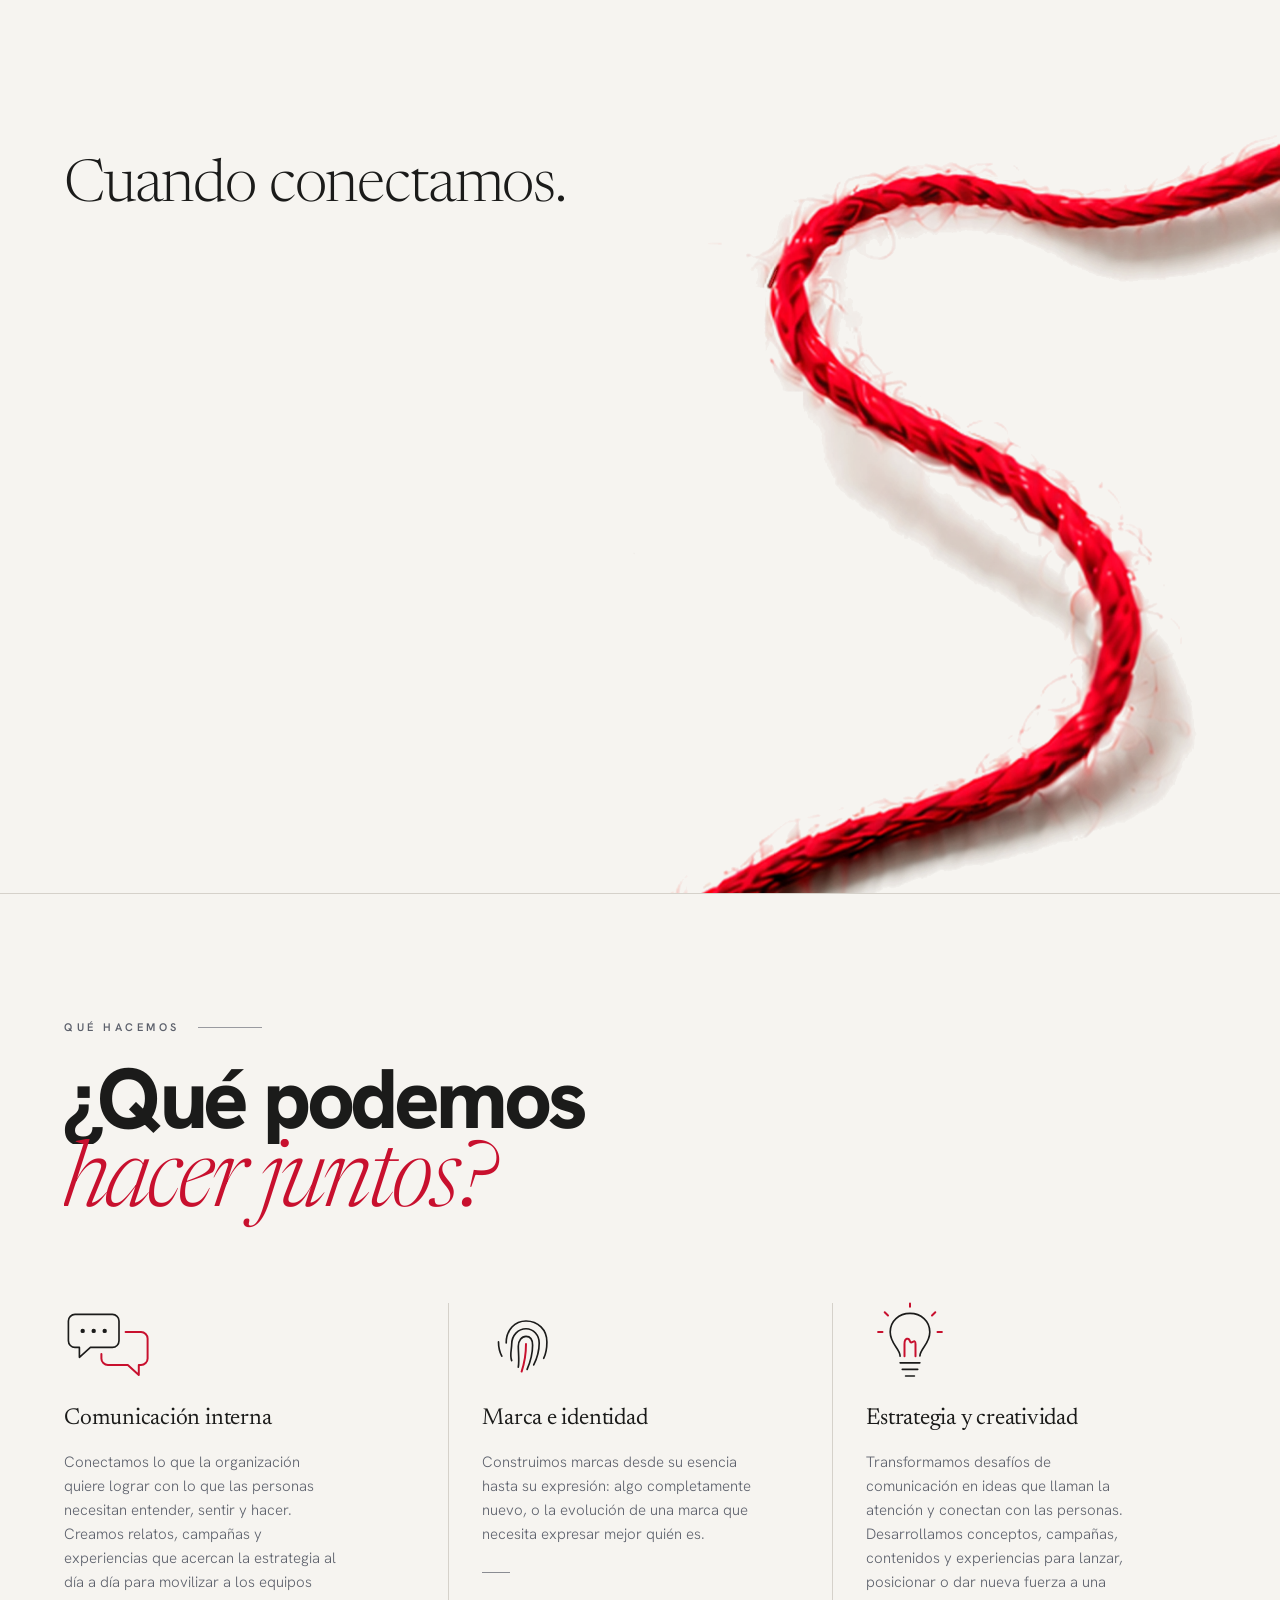
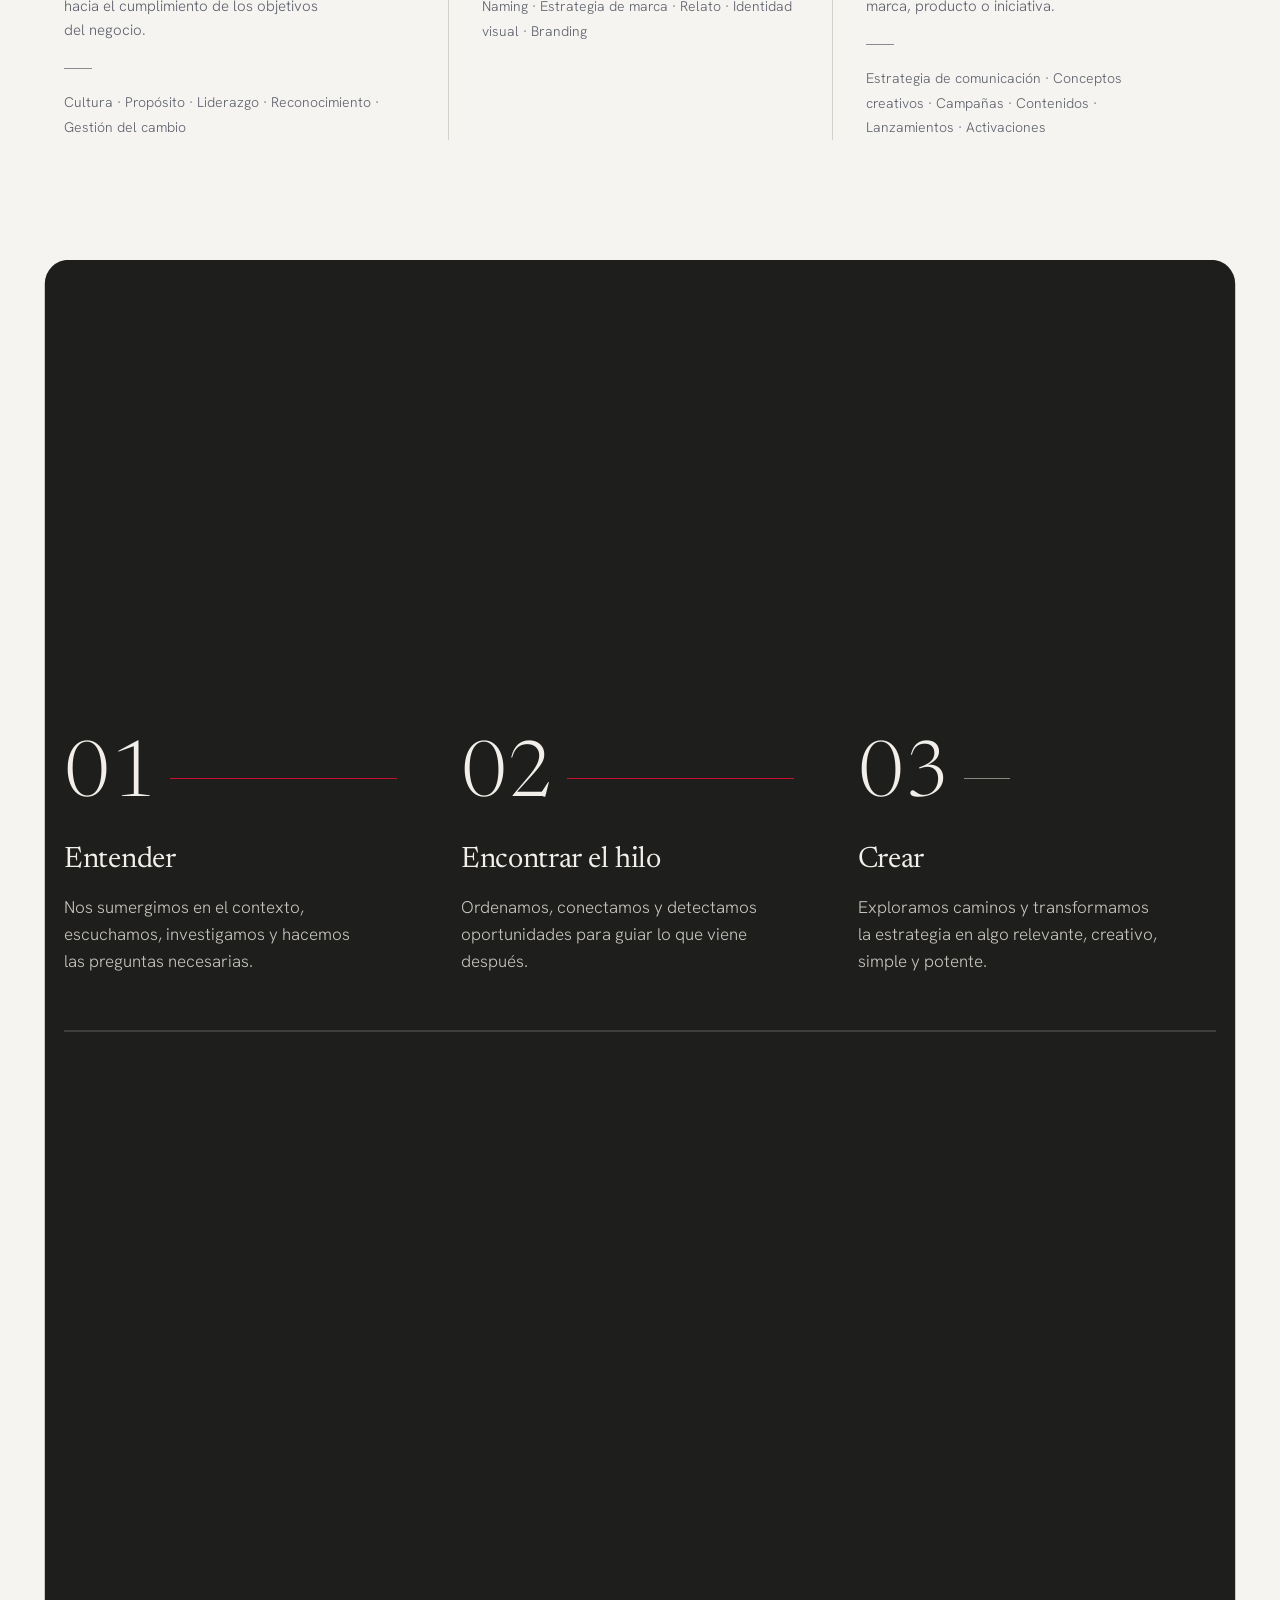
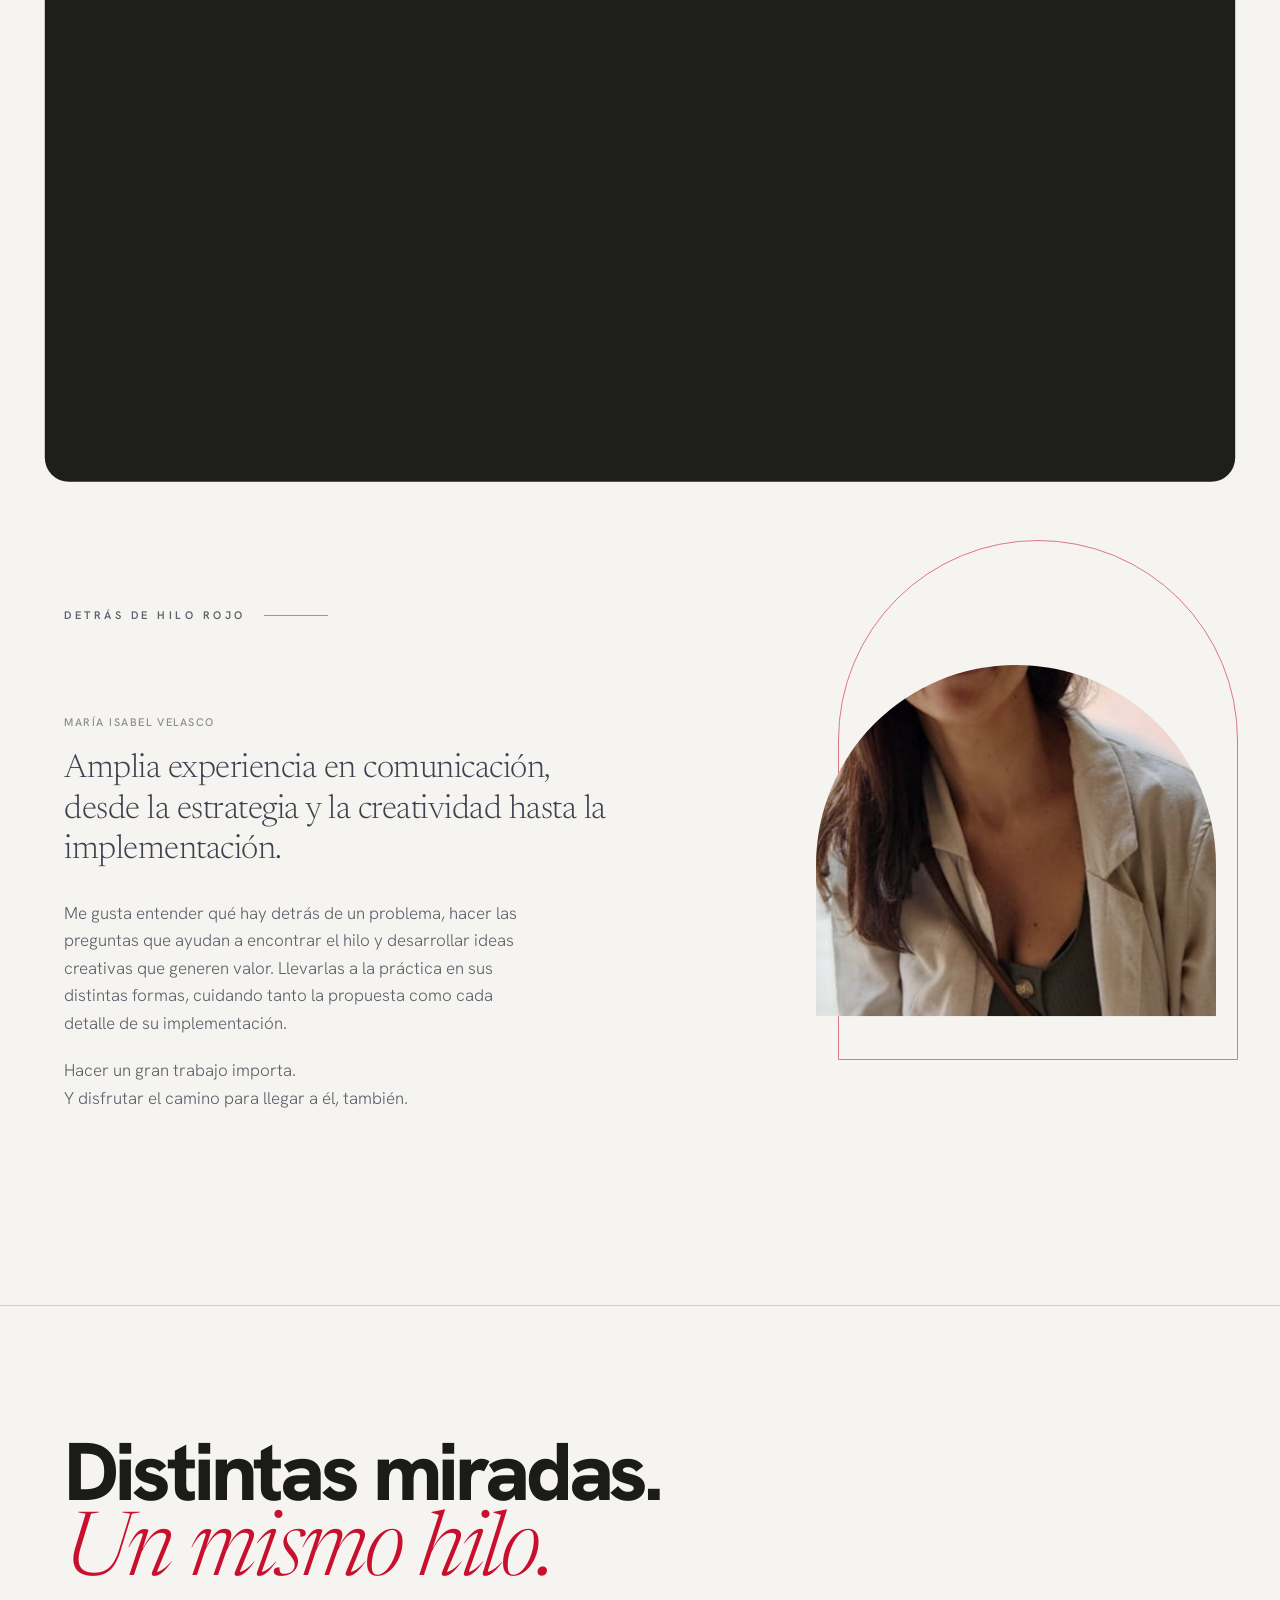
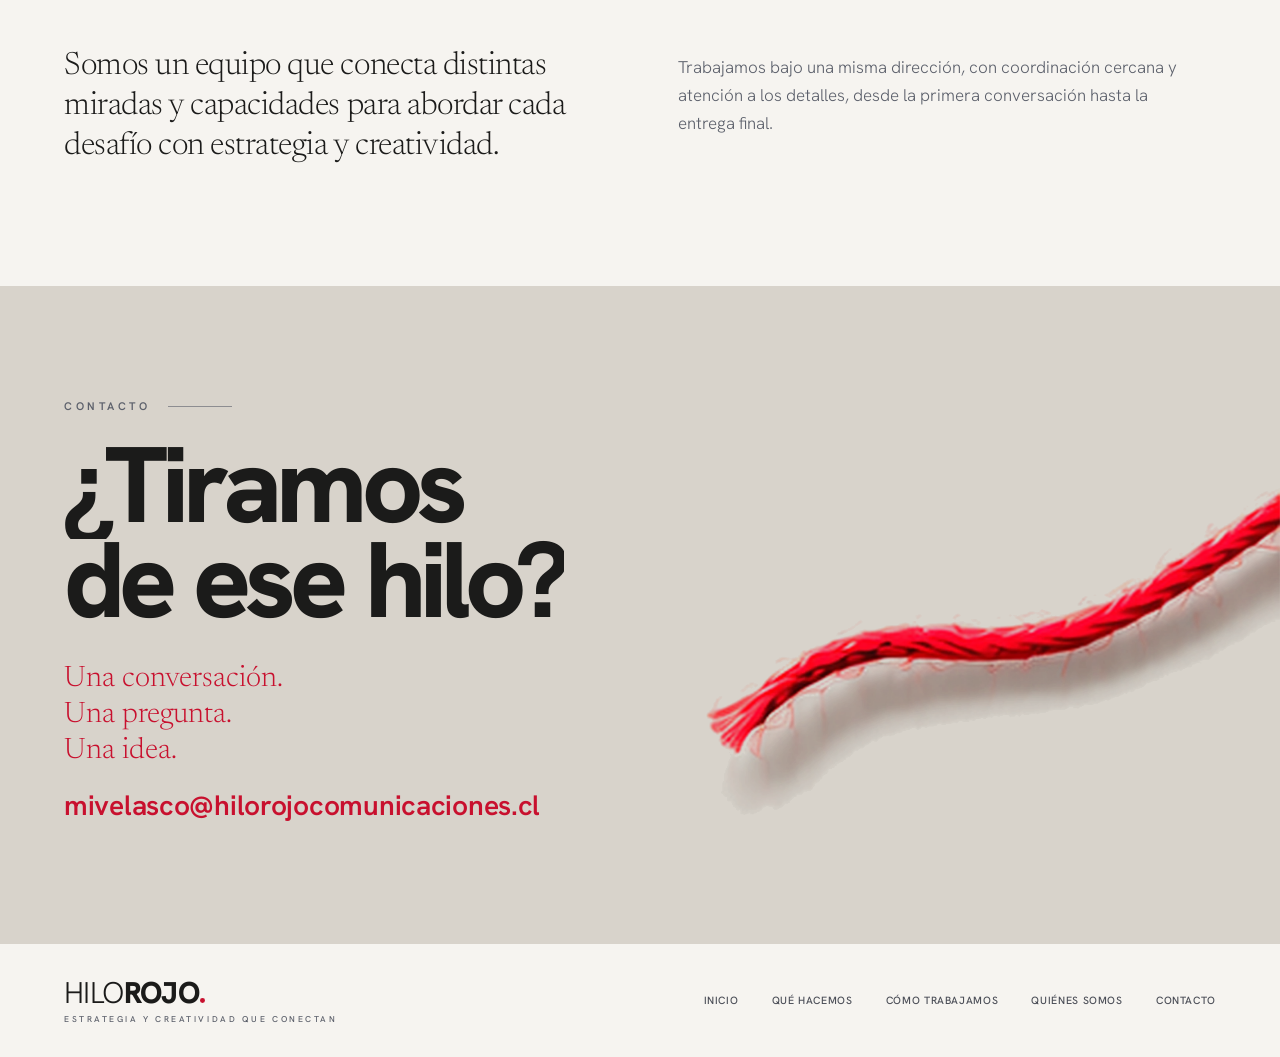
==== commit 28405d15: "Hablemos y demás enlaces de contacto abren un correo con asunto prellenado Co-Authored-By: Claude Op" ====
--- a/index.html
+++ b/index.html
@@ -10,7 +10,9 @@
 <meta property="og:type" content="website">
 <meta property="og:image" content="img/hilo-inicio.webp">
 <meta name="theme-color" content="#F6F4F0">
-<link rel="icon" href="img/favicon.svg" type="image/svg+xml">
+<link rel="icon" href="img/favicon.ico" sizes="any">
+<link rel="icon" href="img/favicon-32.png" type="image/png" sizes="32x32">
+<link rel="apple-touch-icon" href="img/apple-touch-icon.png">
 <link rel="preconnect" href="https://fonts.googleapis.com">
 <link rel="preconnect" href="https://fonts.gstatic.com" crossorigin>
 <link rel="stylesheet" href="https://fonts.googleapis.com/css2?family=Hanken+Grotesk:wght@300;400;500;600;800;900&amp;family=Newsreader:ital,opsz,wght@0,6..72,300;0,6..72,400;1,6..72,300;1,6..72,400&amp;display=swap">
@@ -33,7 +35,7 @@
     <a class="u" href="#como-trabajamos">Cómo trabajamos</a>
     <a class="u" href="#quienes-somos">Quiénes somos</a>
     <a class="u" href="#contacto">Contacto</a>
-    <a class="btn" data-mag="" href="#contacto">Hablemos <span class="arr" aria-hidden="true"><svg viewBox="0 0 12 12" fill="none" stroke="currentColor" stroke-width="1.4"><path d="M3 9L9 3M4 3h5v5"></path></svg><svg viewBox="0 0 12 12" fill="none" stroke="currentColor" stroke-width="1.4"><path d="M3 9L9 3M4 3h5v5"></path></svg></span></a>
+    <a class="btn" data-mag="" href="mailto:mivelasco@hilorojocomunicaciones.cl?subject=Conversemos%20%E2%80%93%20HILO%20ROJO&amp;body=Hola%20Mar%C3%ADa%20Isabel%2C%0A%0A">Hablemos <span class="arr" aria-hidden="true"><svg viewBox="0 0 12 12" fill="none" stroke="currentColor" stroke-width="1.4"><path d="M3 9L9 3M4 3h5v5"></path></svg><svg viewBox="0 0 12 12" fill="none" stroke="currentColor" stroke-width="1.4"><path d="M3 9L9 3M4 3h5v5"></path></svg></span></a>
   </nav>
 </header>
 </div>
@@ -146,7 +148,7 @@
 <section class="contact">
   <div class="thr-close" data-rv="">
     <div class="thr-reach" style="--d: 1.5s">
-      <a class="tug" href="mailto:mivelasco@hilorojocomunicaciones.cl" aria-label="Tirar del hilo: escribir a mivelasco@hilorojocomunicaciones.cl" draggable="false"><img src="img/hilo-contacto.webp" alt="" draggable="false"></a>
+      <a class="tug" href="mailto:mivelasco@hilorojocomunicaciones.cl?subject=Conversemos%20%E2%80%93%20HILO%20ROJO&amp;body=Hola%20Mar%C3%ADa%20Isabel%2C%0A%0A" aria-label="Tirar del hilo: escribir a mivelasco@hilorojocomunicaciones.cl" draggable="false"><img src="img/hilo-contacto.webp" alt="" draggable="false"></a>
     </div>
   </div>
   <div class="wrap c-pad">
@@ -161,7 +163,7 @@
         <span class="ln" style="--d: .95s"><span>Una pregunta.</span></span>
         <span class="ln" style="--d: 1.15s"><span>Una idea.</span></span>
       </div>
-      <a class="c-mail u fd" data-mag="" style="--d: 1.4s" href="mailto:mivelasco@hilorojocomunicaciones.cl">mivelasco@hilorojocomunicaciones.cl</a>
+      <a class="c-mail u fd" data-mag="" style="--d: 1.4s" href="mailto:mivelasco@hilorojocomunicaciones.cl?subject=Conversemos%20%E2%80%93%20HILO%20ROJO&amp;body=Hola%20Mar%C3%ADa%20Isabel%2C%0A%0A">mivelasco@hilorojocomunicaciones.cl</a>
     </div>
   </div>
 </section>
--- a/css/estilos.css
+++ b/css/estilos.css
@@ -161,6 +161,9 @@
 .hz .step{opacity:.3;transition:opacity .8s ease}
 .hz .step.on{opacity:1}
 .hz .step.on .st-rule{width:calc(100% - 52px);background:var(--red)}
+.armed:not(.hz) .step{opacity:.3;transform:translate3d(0,18px,0);transition:opacity .8s ease,transform .9s var(--ease)}
+.armed:not(.hz) .step.on{opacity:1;transform:none}
+.armed:not(.hz) .step.on .st-rule{width:calc(100% - 52px);background:var(--red)}
 
 /* ---------- equipo: palabras que se encienden ---------- */
 .team-st{font:300 clamp(26px,2.5vw,38px)/1.25 var(--serif);letter-spacing:-.015em;color:var(--ink);margin:0}
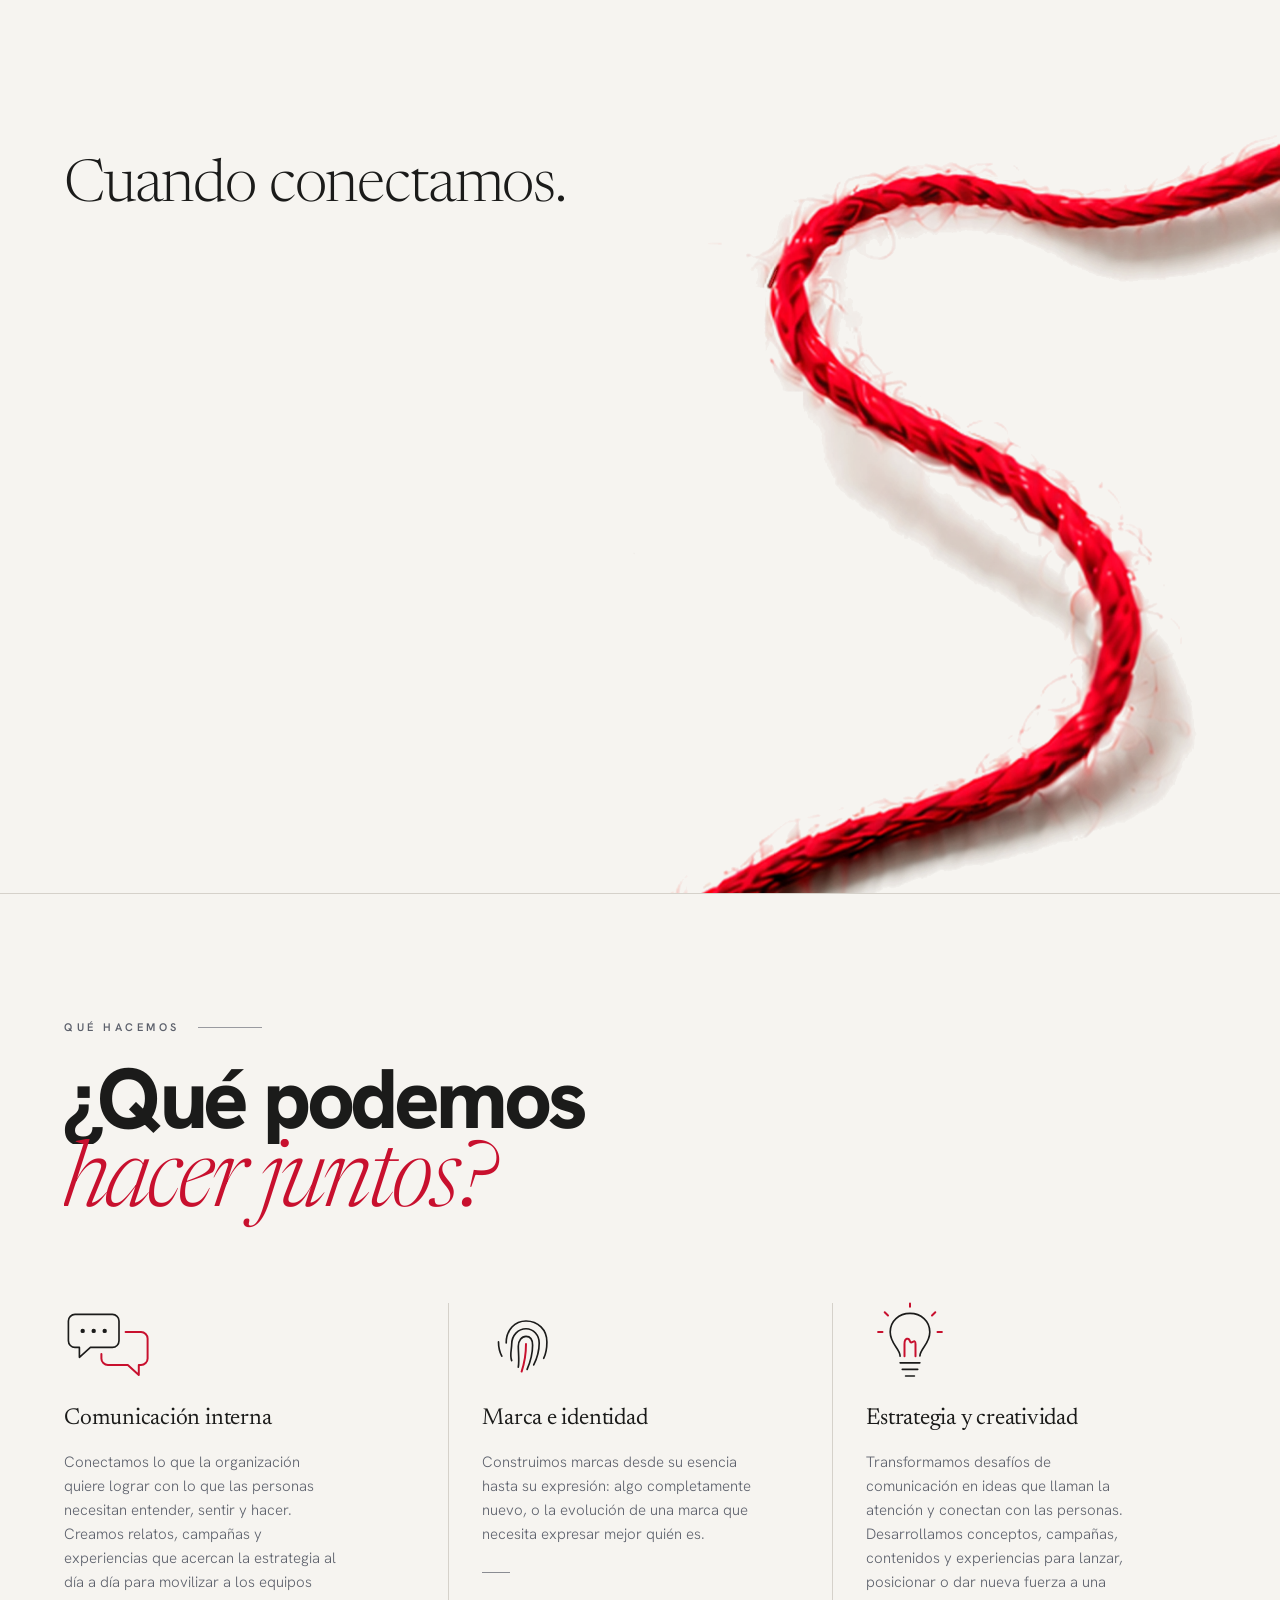
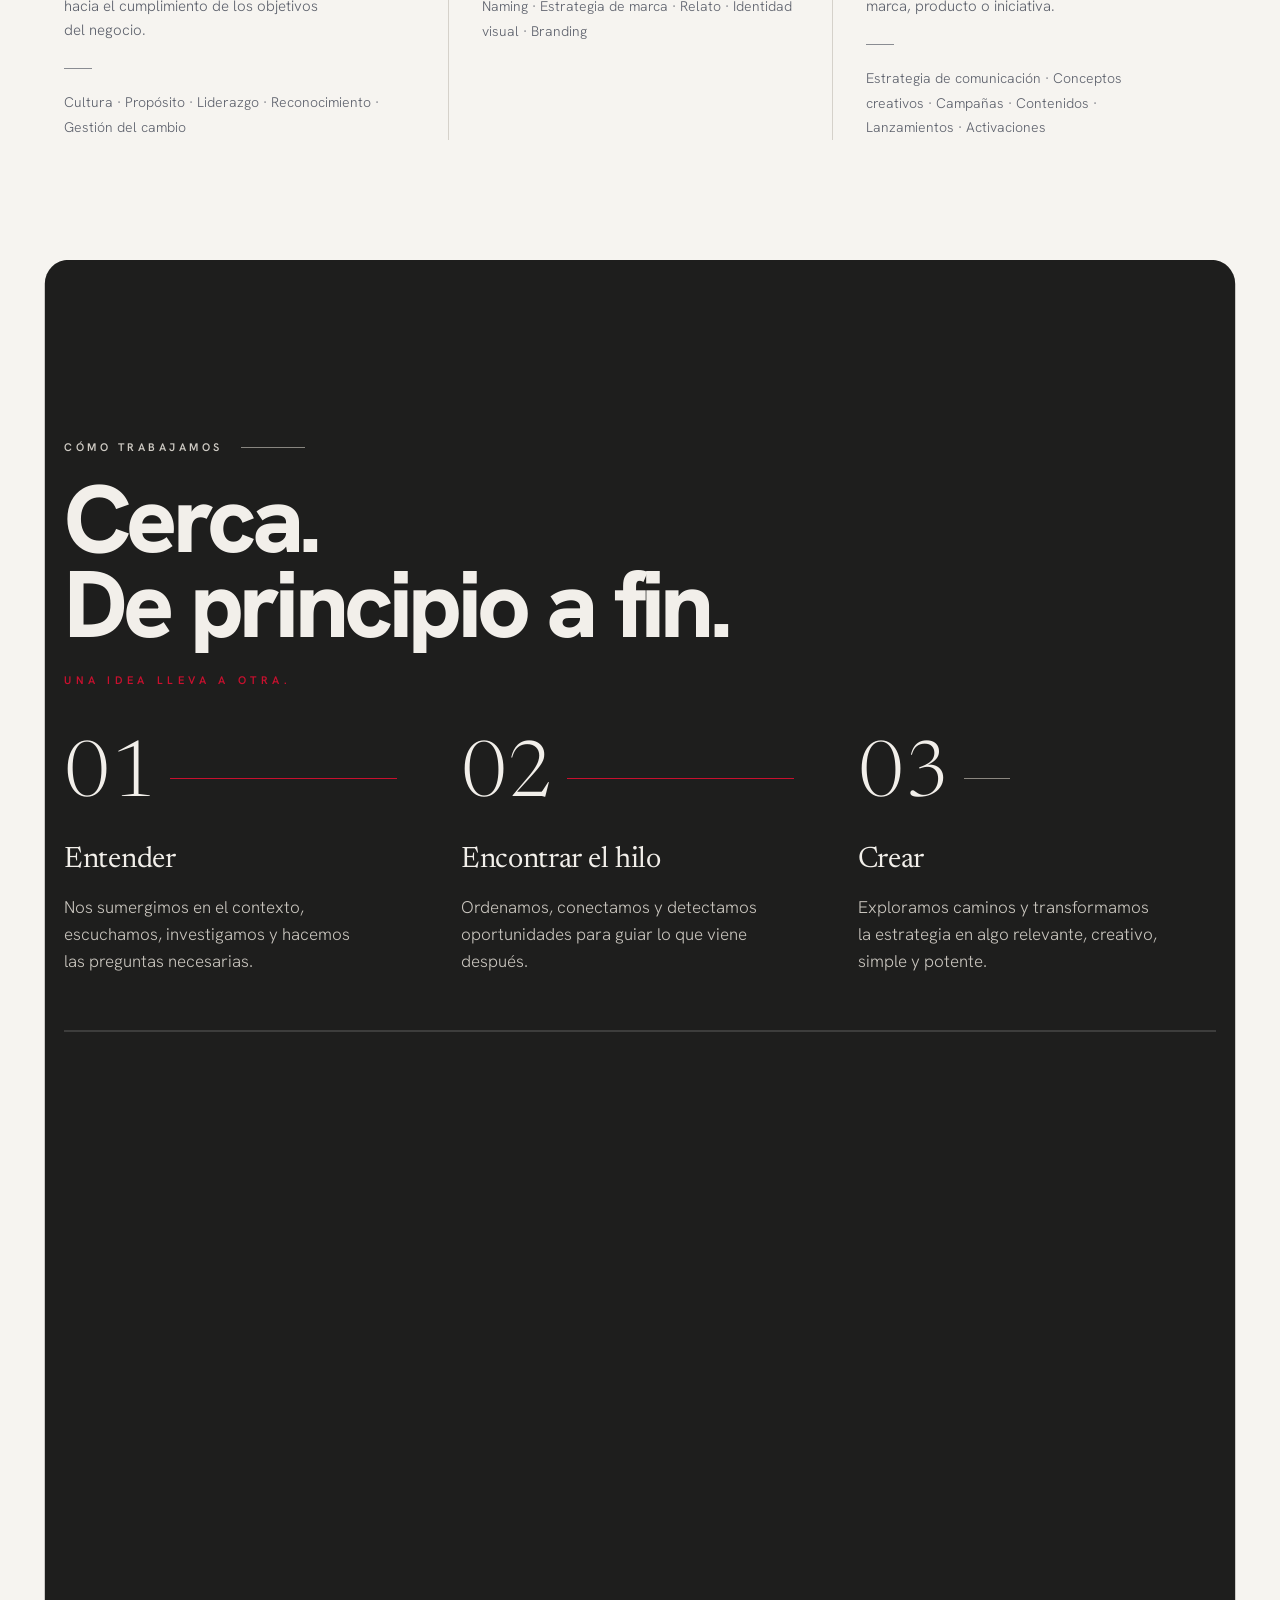
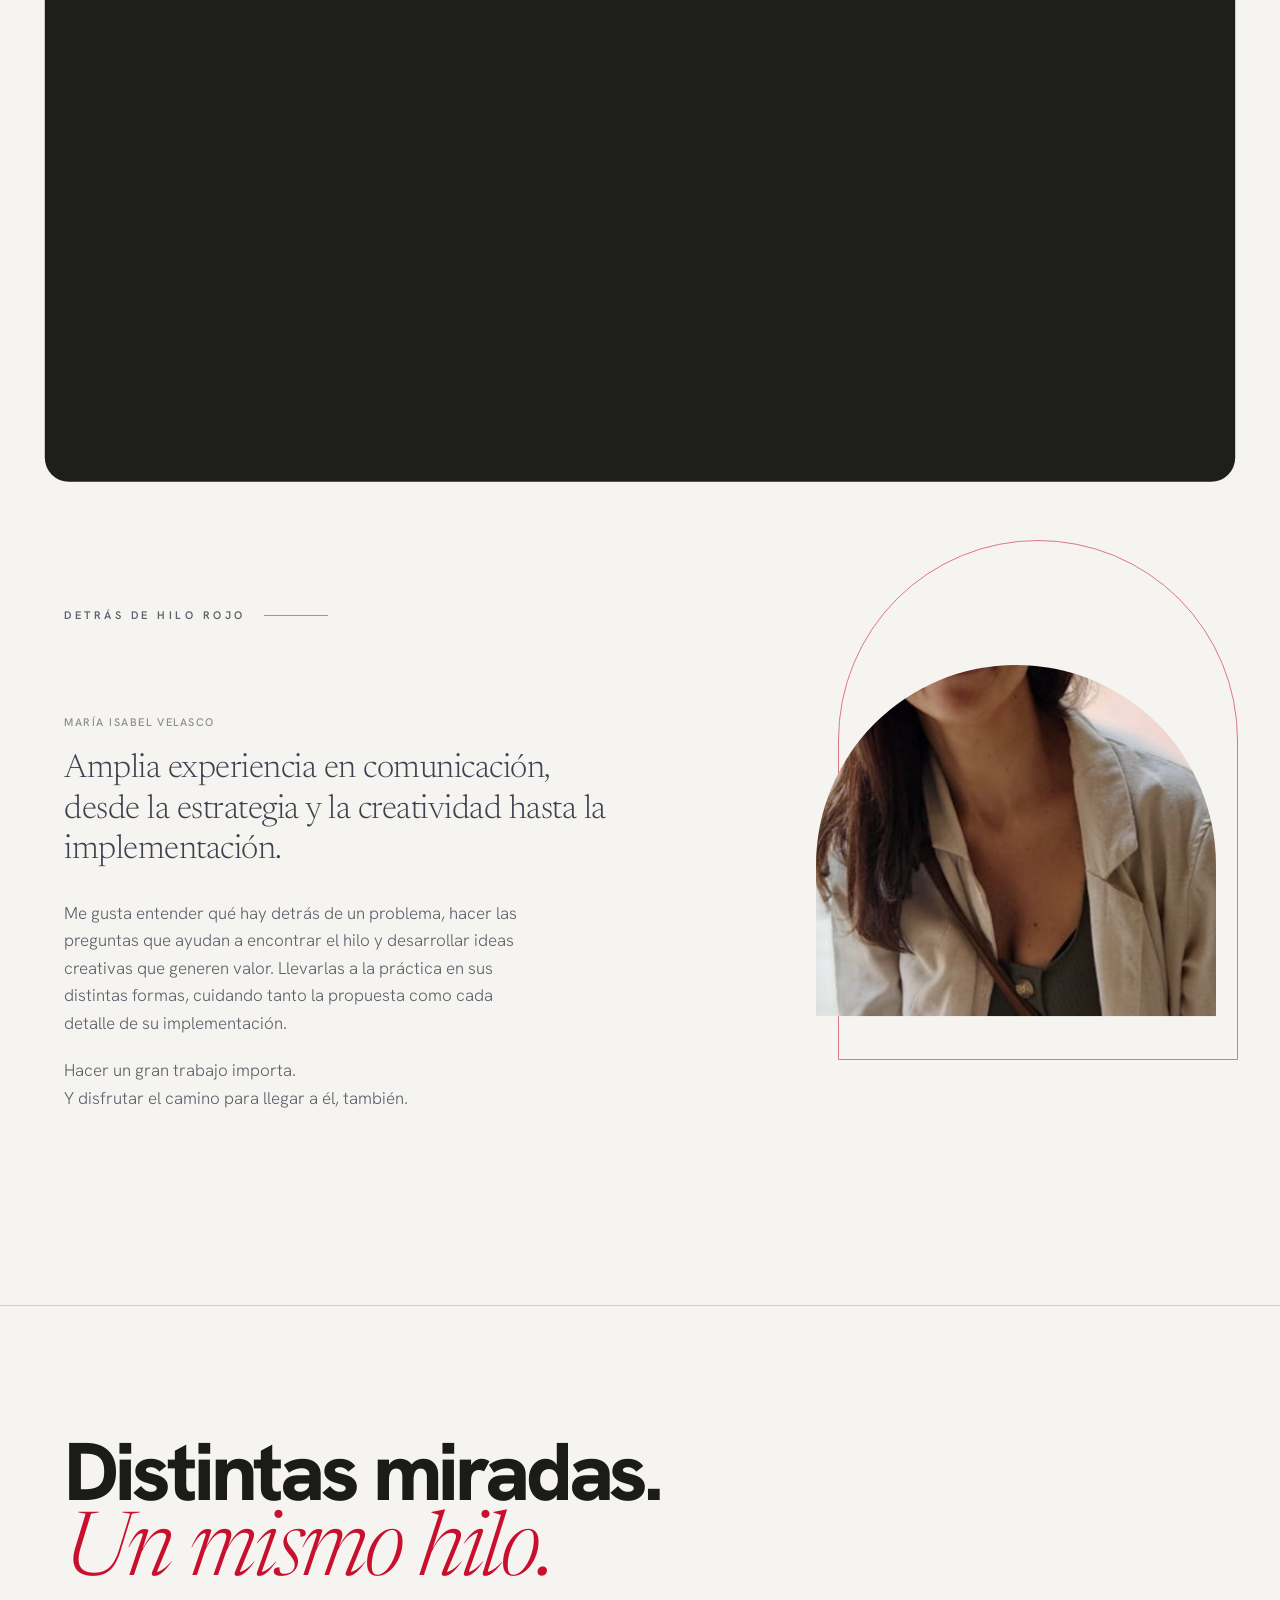
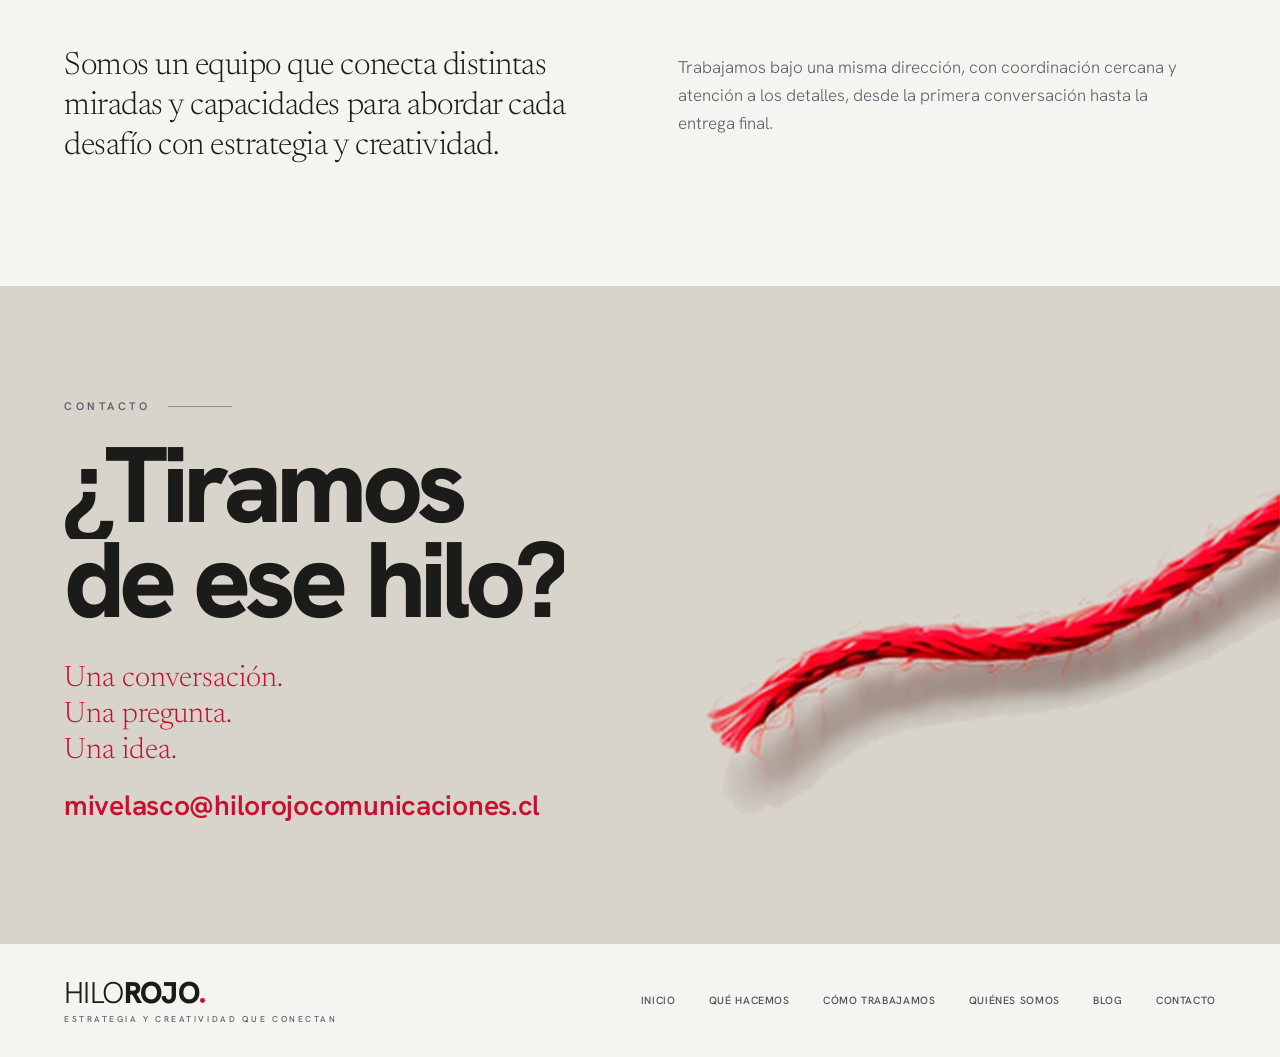
==== commit 2a319f8a: "Agregar blog: portada, artículo de ejemplo y enlace en el menú Co-Authored-By: Claude Opus 5.5 <nore" ====
--- a/index.html
+++ b/index.html
@@ -34,6 +34,7 @@
     <a class="u" href="#que-hacemos">Qué hacemos</a>
     <a class="u" href="#como-trabajamos">Cómo trabajamos</a>
     <a class="u" href="#quienes-somos">Quiénes somos</a>
+    <a class="u" href="/blog/">Blog</a>
     <a class="u" href="#contacto">Contacto</a>
     <a class="btn" data-mag="" href="mailto:mivelasco@hilorojocomunicaciones.cl?subject=Conversemos%20%E2%80%93%20HILO%20ROJO&amp;body=Hola%20Mar%C3%ADa%20Isabel%2C%0A%0A">Hablemos <span class="arr" aria-hidden="true"><svg viewBox="0 0 12 12" fill="none" stroke="currentColor" stroke-width="1.4"><path d="M3 9L9 3M4 3h5v5"></path></svg><svg viewBox="0 0 12 12" fill="none" stroke="currentColor" stroke-width="1.4"><path d="M3 9L9 3M4 3h5v5"></path></svg></span></a>
   </nav>
@@ -178,6 +179,7 @@
     <a class="u" href="#que-hacemos">Qué hacemos</a>
     <a class="u" href="#como-trabajamos">Cómo trabajamos</a>
     <a class="u" href="#quienes-somos">Quiénes somos</a>
+    <a class="u" href="/blog/">Blog</a>
     <a class="u" href="#contacto">Contacto</a>
   </nav>
 </footer>
--- a/css/estilos.css
+++ b/css/estilos.css
@@ -227,3 +227,66 @@
   .c-pad{padding-bottom:calc(64vw + 24px)}
 }
 @media (max-width:480px){.steps{grid-template-columns:minmax(0,1fr)}.w-h{font-size:clamp(44px,12.5vw,60px)}.s-h{font-size:clamp(42px,11.5vw,56px)}}
+
+/* ---------- blog ---------- */
+.b-head{padding-top:clamp(48px,7vw,96px);padding-bottom:clamp(40px,5vw,64px)}
+.b-h{font:800 clamp(52px,8vw,128px)/.9 var(--sans);letter-spacing:-.055em;margin:28px 0 0}
+.b-h em{font:italic 300 1.08em/.9 var(--serif);letter-spacing:-.035em;color:var(--red)}
+.b-intro{font:300 clamp(20px,1.9vw,26px)/1.4 var(--serif);color:#3E4250;max-width:40ch;margin:clamp(24px,3vw,36px) 0 0}
+.b-list{list-style:none;margin:0;border-top:1px solid var(--line);padding:0 0 clamp(64px,8vw,112px)}
+.b-item{border-bottom:1px solid var(--line)}
+.b-link{display:grid;grid-template-columns:minmax(0,220px) minmax(0,1fr) auto;gap:clamp(20px,4vw,64px);align-items:start;padding:clamp(32px,4vw,52px) 0}
+.b-meta{font:600 10.5px/1.7 var(--sans);letter-spacing:.2em;text-transform:uppercase;color:var(--gray);padding-top:.7em}
+.b-meta span{display:block;color:var(--red)}
+.b-t{font:400 clamp(28px,3vw,44px)/1.12 var(--serif);letter-spacing:-.02em;margin:0 0 14px;transition:color .35s ease}
+.b-x{font:300 16px/1.6 var(--sans);color:var(--gray);margin:0;max-width:60ch}
+.b-go{display:inline-flex;align-items:center;gap:10px;font:500 11px/1 var(--sans);letter-spacing:.14em;text-transform:uppercase;color:var(--red);padding-top:1.1em;white-space:nowrap}
+.b-go .arr{width:12px;height:12px}
+.b-link:hover .b-t,.b-link:focus-visible .b-t{color:var(--red)}
+.b-link:hover .arr svg:first-child,.b-link:focus-visible .arr svg:first-child{transform:translate(120%,-120%)}
+.b-link:hover .arr svg+svg,.b-link:focus-visible .arr svg+svg{transform:translate(0,0)}
+
+/* artículo */
+.a-head{padding-top:clamp(40px,6vw,88px);padding-bottom:clamp(36px,4vw,56px)}
+.a-head [data-rv]{max-width:980px}
+.a-back{display:inline-flex;align-items:center;gap:10px;font:500 10.5px/1 var(--sans);letter-spacing:.14em;text-transform:uppercase;color:#4B4E57;padding:8px 0;margin-bottom:clamp(28px,4vw,48px)}
+.a-h{font:800 clamp(42px,6vw,92px)/.95 var(--sans);letter-spacing:-.05em;margin:24px 0 0}
+.a-h em{font:italic 300 1.06em/.9 var(--serif);letter-spacing:-.03em;color:var(--red)}
+.a-by{display:flex;align-items:center;gap:14px;margin-top:clamp(28px,3.4vw,44px);font:400 14px/1.4 var(--sans);color:var(--gray)}
+.a-by img{width:44px;height:44px;border-radius:50%;object-fit:cover;object-position:42% 18%}
+.a-by b{display:block;font-weight:600;color:var(--ink)}
+.a-rule{height:1px;background:var(--line);position:relative;margin:0}
+.a-rule::before{content:"";position:absolute;left:0;top:-1px;height:3px;width:clamp(80px,14vw,200px);background:var(--red)}
+.a-body{max-width:720px;padding-top:clamp(40px,5vw,72px);padding-bottom:clamp(64px,8vw,112px)}
+.a-body>*{max-width:68ch}
+.a-lead{font:300 clamp(22px,2.1vw,28px)/1.42 var(--serif);color:#3E4250;letter-spacing:-.01em;margin:0 0 1.4em}
+.a-body p{font:300 18px/1.72 var(--sans);color:#3C3F47;margin:0 0 1.2em}
+.a-body p.a-lead{font:300 clamp(22px,2.1vw,28px)/1.42 var(--serif);color:#3E4250}
+.a-body h2{font:400 clamp(26px,2.4vw,34px)/1.2 var(--serif);letter-spacing:-.015em;margin:1.8em 0 .7em;color:var(--ink)}
+.a-body h3{font:600 19px/1.35 var(--sans);margin:1.6em 0 .6em}
+.a-body strong{font-weight:600;color:var(--ink)}
+.a-body a{color:var(--red);background-image:linear-gradient(var(--red),var(--red));background-repeat:no-repeat;background-size:100% 1px;background-position:0 100%}
+.a-body ul,.a-body ol{font:300 18px/1.72 var(--sans);color:#3C3F47;margin:0 0 1.4em;padding-left:1.2em}
+.a-body li{margin:0 0 .5em}
+.a-body li::marker{color:var(--red)}
+.a-body blockquote{margin:1.8em 0;padding:4px 0 4px 28px;border-left:2px solid var(--red);font:italic 300 clamp(24px,2.3vw,32px)/1.35 var(--serif);color:var(--ink);letter-spacing:-.01em}
+.a-body blockquote p{font:inherit;color:inherit;margin:0}
+.a-body figure{margin:2em 0}
+.a-body figure img{display:block;width:100%;height:auto}
+.a-body figcaption{font:400 13px/1.5 var(--sans);color:var(--mute);margin-top:10px}
+.a-end{margin-top:clamp(40px,5vw,64px);padding-top:28px;border-top:1px solid var(--line);display:flex;flex-wrap:wrap;gap:18px 32px;align-items:center;justify-content:space-between}
+.a-end p{font:300 clamp(20px,1.8vw,24px)/1.35 var(--serif);color:var(--ink);margin:0}
+
+/* cierre del blog */
+.b-cta{background:var(--sand)}
+.b-cta .wrap{padding-top:clamp(56px,7vw,96px);padding-bottom:clamp(56px,7vw,96px);display:flex;flex-wrap:wrap;gap:28px 48px;align-items:flex-end;justify-content:space-between}
+.b-cta h2{font:800 clamp(40px,5.6vw,84px)/.9 var(--sans);letter-spacing:-.05em;margin:22px 0 0}
+.b-cta h2 em{font:italic 300 1.08em/.9 var(--serif);color:var(--red);letter-spacing:-.035em}
+
+@media (max-width:820px){
+  .b-link{grid-template-columns:minmax(0,1fr);gap:12px}
+  .b-meta{padding-top:0}
+  .b-meta span{display:inline;margin-left:10px}
+  .b-go{padding-top:6px}
+  .a-body p,.a-body ul,.a-body ol{font-size:17px}
+}
